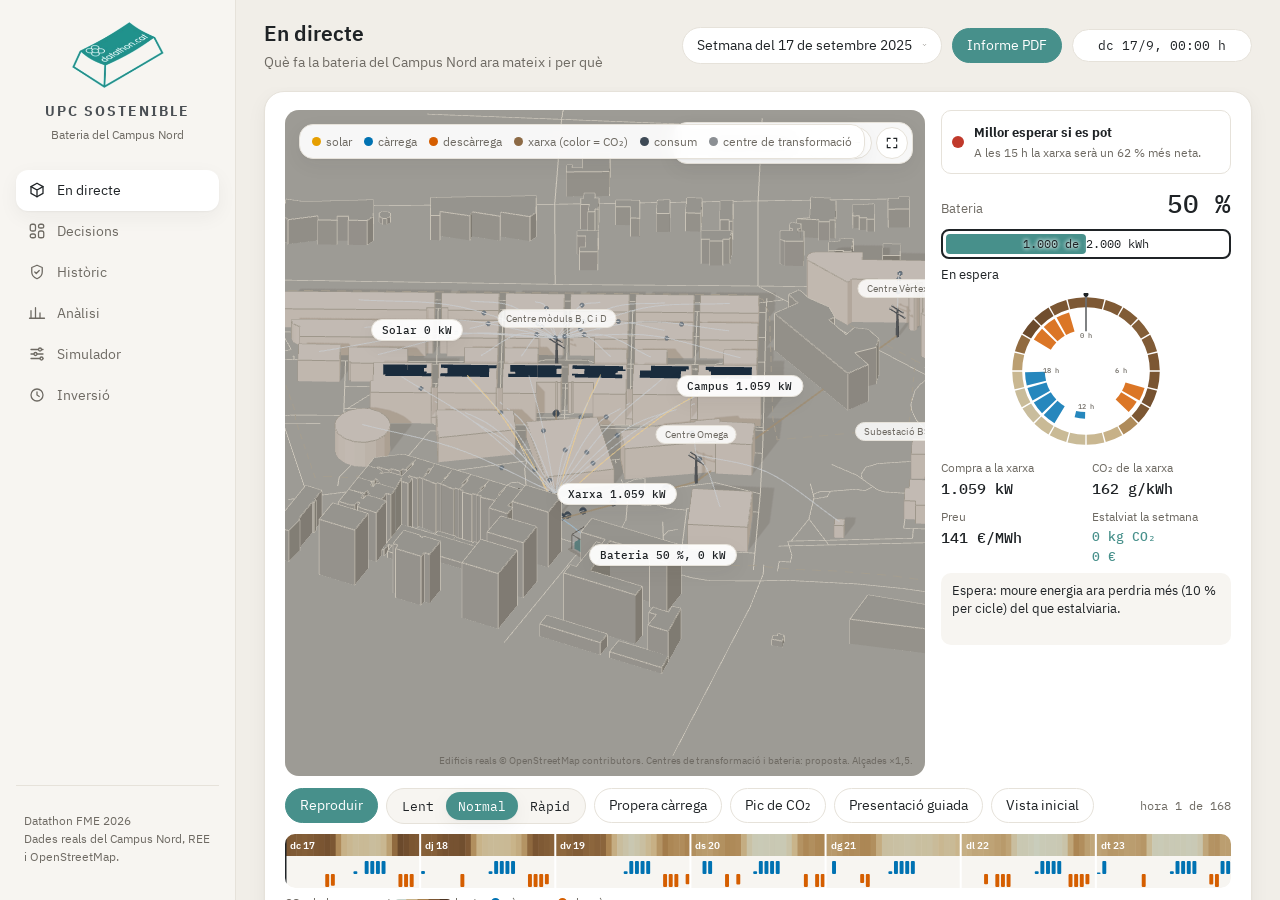
==== dashboard/index.html @ 25206cb6 "Dashboard: eina per a UPC Sostenible orientada a decidir (En directe, Decisions, Històric, Anàlisi, " ====
<!doctype html>
<html lang="ca">
<head>
<meta charset="utf-8">
<meta name="viewport" content="width=device-width, initial-scale=1">
<meta name="color-scheme" content="light only">
<title>UPC Sostenible | Bateria del Campus Nord</title>
<link rel="icon" type="image/png" href="static/logo-datathon.png">
<link rel="stylesheet" href="css/style.css">
<script type="importmap">
  { "imports": { "three": "./vendor/three.module.min.js",
                 "three/addons/controls/OrbitControls.js": "./vendor/OrbitControls.js" } }
</script>
<script src="vendor/d3.min.js"></script>
<script src="data/data.js"></script>
<script src="data/campus.js"></script>
</head>
<body>
<div class="app">

  <aside class="side">
    <div class="logo">
      <img src="static/logo-datathon.png" alt="datathon.cat">
      <div class="team">UPC SOSTENIBLE</div><div class="team-sub">Bateria del Campus Nord</div>
    </div>
    <nav class="nav">
      <button data-view="live" class="on"><svg width="18" height="18" viewBox="0 0 24 24" fill="none" stroke="currentColor" stroke-width="1.7" stroke-linecap="round" stroke-linejoin="round"><path d="M12 3l8 4.5v9L12 21l-8-4.5v-9z"/><path d="M12 12l8-4.5M12 12v9M12 12L4 7.5"/></svg><span>En directe</span></button>
      <button data-view="overview"><svg width="18" height="18" viewBox="0 0 24 24" fill="none" stroke="currentColor" stroke-width="1.7" stroke-linecap="round"><rect x="3" y="3" width="7" height="9" rx="2.5"/><rect x="14" y="3" width="7" height="5" rx="2.5"/><rect x="14" y="12" width="7" height="9" rx="2.5"/><rect x="3" y="16" width="7" height="5" rx="2.5"/></svg><span>Decisions</span></button>
      <button data-view="trust"><svg width="18" height="18" viewBox="0 0 24 24" fill="none" stroke="currentColor" stroke-width="1.7" stroke-linecap="round" stroke-linejoin="round"><path d="M12 3l7 3v6c0 4.5-3 7.5-7 9-4-1.5-7-4.5-7-9V6z"/><path d="M9 12l2 2 4-4"/></svg><span>Històric</span></button>
      <button data-view="strategy"><svg width="18" height="18" viewBox="0 0 24 24" fill="none" stroke="currentColor" stroke-width="1.7" stroke-linecap="round"><path d="M4 19V9M10 19V5M16 19v-7M22 19H2"/></svg><span>Anàlisi</span></button>
      <button data-view="planner"><svg width="18" height="18" viewBox="0 0 24 24" fill="none" stroke="currentColor" stroke-width="1.7" stroke-linecap="round"><path d="M4 6h10M18 6h2M4 12h4M12 12h8M4 18h12M20 18h0"/><circle cx="16" cy="6" r="2"/><circle cx="10" cy="12" r="2"/><circle cx="18" cy="18" r="2"/></svg><span>Simulador</span></button>
      <button data-view="sizing"><svg width="18" height="18" viewBox="0 0 24 24" fill="none" stroke="currentColor" stroke-width="1.7" stroke-linecap="round"><circle cx="12" cy="12" r="8"/><path d="M12 8v4l3 2"/></svg><span>Inversió</span></button>
    </nav>
    <div class="foot">
      <p>Datathon FME 2026<br>Dades reals del Campus Nord, REE i OpenStreetMap.</p>
    </div>
  </aside>

  <div class="main">
    <header class="topbar">
      <div><h1 id="title">Campus en directe</h1><p id="subtitle"></p></div>
      <div class="right">
        <div class="wkpick" id="wkpick">
          <select id="week" aria-hidden="true" tabindex="-1"></select>
          <button class="wk-btn" aria-haspopup="listbox" aria-expanded="false" aria-label="Setmana que es mostra"><span id="wk-label"></span>
            <svg width="12" height="12" viewBox="0 0 24 24" fill="none" stroke="currentColor" stroke-width="2.5" stroke-linecap="round"><path d="M6 9l6 6 6-6"/></svg></button>
          <ul class="wk-list" role="listbox" hidden></ul>
        </div>
        <button class="primary" data-act="report">Informe PDF</button>
        <span class="chip num" id="chip-time"></span>
      </div>
    </header>

    <div class="views">

      <!-- 1. visio general -->
      <section class="view" id="v-overview">
        <div class="grid" id="kpis"></div>
        <div class="card decisions-card" style="margin-top:16px">
          <div class="head"><div><h2>Decisions per a UPC Sostenible</h2>
            <div class="sub">Què convé fer amb la bateria i el campus, quin impacte té cada decisió i on en trobareu l'evidència</div></div></div>
          <div class="decisions" id="decisions"></div>
        </div>
      </section>

      <!-- 2. campus en directe -->
      <section class="view on" id="v-live">
        <div class="card live-card">
          <div class="live-row">
          <div class="stage" id="stage-big">
            <div class="overlay hud-live">
              <div class="hud-top"><span class="num hud-clock" data-clock>-</span>
                <button class="primary" data-act="play">Reproduir</button>
                <span class="seg"><button data-speed="0.4">Lent</button><button data-speed="1.2" class="on">Normal</button><button data-speed="4">Ràpid</button></span></div>
              <div class="hud-grid">
                <div><span>Bateria</span><b class="num" data-soc>-</b><em data-mode></em></div>
                <div><span>Compra a la xarxa</span><b class="num" data-grid>-</b></div>
                <div><span>CO₂ de la xarxa</span><b class="num" data-co2>-</b></div>
                <div><span>Preu</span><b class="num" data-price>-</b></div>
                <div><span>Estalviat la setmana</span><b class="num good" data-saved>-</b></div>
              </div>
              <div class="hud-why" data-why>-</div>
            </div>
            <div class="overlay maptools">
              <label class="switch"><input type="checkbox" data-compare> Sense bateria</label>
              <button data-act="zoom-in" aria-label="Apropar">+</button><button data-act="zoom-out" aria-label="Allunyar">−</button>
              <button data-act="full" aria-label="Pantalla completa"><svg width="14" height="14" viewBox="0 0 24 24" fill="none" stroke="currentColor" stroke-width="2" stroke-linecap="round"><path d="M4 9V4h5M20 9V4h-5M4 15v5h5M20 15v5h-5"/></svg></button>
            </div>
            <div class="overlay legend3d"><span><i style="background:var(--dt-solar)"></i>solar</span><span><i style="background:var(--dt-charge)"></i>càrrega</span>
              <span><i style="background:var(--dt-discharge)"></i>descàrrega</span><span><i style="background:#8C6A45"></i>xarxa (color = CO₂)</span><span><i style="background:#3E4A56"></i>consum</span><span><i style="background:#8B8F93"></i>centre de transformació</span></div>
            <div class="overlay caption" id="caption"></div>
          </div>
          <aside class="now" aria-live="polite">
            <div class="signal" id="signal" title="Consell per a la gent del campus: quan convé fer servir els consums que es poden moure"><i></i><div><b></b><p></p></div></div>
            <div class="batt" id="batt">
              <div class="batt-top"><span>Bateria</span><b class="num" data-soc>-</b></div>
              <div class="batt-body"><div class="batt-fill"></div><span class="num batt-kwh"></span></div>
              <div class="batt-state"></div>
            </div>
            <svg class="clock24" id="clock24" viewBox="0 0 220 220" role="img" aria-label="El dia en un rellotge: CO₂ de la xarxa a fora i què fa la bateria a dins"></svg>
            <div class="now-stats">
              <div><span>Compra a la xarxa</span><b class="num" data-grid>-</b></div>
              <div><span>CO₂ de la xarxa</span><b class="num" data-co2>-</b></div>
              <div><span>Preu</span><b class="num" data-price>-</b></div>
              <div><span>Estalviat la setmana</span><b class="num good" data-saved>-</b></div>
            </div>
            <div class="now-why" data-why>-</div>
          </aside>
          </div>
          <div class="player" data-player></div>
          <svg class="strip" id="strip"></svg>
          <div class="legend"><span>CO₂ de la xarxa: net<svg class="ramp" id="ramp"></svg>brut</span>
            <span><i style="background:var(--dt-charge)"></i>càrrega</span><span><i style="background:var(--dt-discharge)"></i>descàrrega</span>
            <span>Clic o arrossega la franja per moure't. Espai per reproduir, + i − o la roda per fer zoom on hi ha el ratolí, botó dret per desplaçar, 0 per a la vista inicial, P per a la presentació guiada</span></div>
        </div>
              <div class="grid" style="margin-top:16px">
          <div class="card s8">
            <div class="head"><div><h2>Pla de les properes 24 hores</h2>
              <div class="sub">Què farà la bateria a partir d'ara (barres), amb el CO₂ de la xarxa (franja de dalt), el preu (línia), com de segura és cada decisió i com es carrega (a baix)</div></div>
              <button data-act="csv">Descarregar CSV</button></div>
            <div class="plan-sum" id="plan-sum"></div>
            <div class="chart" id="c-plan"></div><p class="take" id="plan-take"></p>
          </div>
          <div class="card s4">
            <h2>Avisos de la setmana</h2><div class="sub">Clica un avís per anar a aquella hora</div>
            <div class="events" id="events"></div>
          </div>
        </div>
      </section>

      <!-- 3. estrategia -->
      <section class="view" id="v-strategy">
        <div class="grid">
          <div class="card s5"><h2>CO₂ evitat per estratègia</h2><div class="sub">Tones de CO₂ i euros estalviats per any amb cada manera de controlar la bateria</div><div class="chart" id="c-strategy"></div></div>
          <div class="card s7"><h2>Què fa a cada hora del dia</h2><div class="sub">Bateria, CO₂ i preu amb el mateix eix horari</div><div class="chart" id="c-profile"></div></div>
          <div class="card s12"><div class="head"><div><h2>Per què no n'hi ha prou amb un horari fix</h2>
            <div class="sub">CO₂ de la xarxa (g/kWh) a cada hora del dia en diagrames de caixa de Tukey, amb els 77 dies de validació. La caixa conté
            la meitat central dels dies, la línia és la mediana i els punts són dies atípics. Si les osques de dues hores no se solapen, les seves medianes són diferents de debò. Color: <span style="color:#0072B2">la bateria carrega</span>,
            <span style="color:#D55E00">descarrega</span> o gris si gairebé no fa res.</div></div></div>
            <div class="chart" id="c-box"></div><p class="take" id="box-take"></p></div>
          <div class="card s6"><h2>Quan compensa més la bateria</h2>
            <div class="sub">Cada punt és un dia: diferència entre l'hora més bruta i la més neta de la xarxa, i CO₂ evitat.
            La recta és la recta resistent de Tukey (medianes de tres grups), que no es deixa enganyar pels dies extrems.</div>
            <div class="chart" id="c-scatter"></div><p class="take" id="scatter-take"></p></div>
          <div class="card s6"><h2>Què depèn de l'hora i què del dia</h2>
            <div class="sub">Polit de medianes de Tukey sobre la taula dia × hora del CO₂ de la xarxa (77 dies): separa l'efecte
            de l'hora (a dalt) del nivell de cada dia (a baix), en g/kWh respecte del nivell típic.</div>
            <div class="chart" id="c-polish"></div><p class="take" id="polish-take"></p></div>
          <div class="card s12"><h2>Cada hora de cada dia de validació</h2><div class="sub">Blau és càrrega i vermelló descàrrega. El patró es repeteix tot l'any</div><div class="chart" id="c-heat"></div></div>
        </div>
      </section>

      <!-- planificador -->
      <section class="view" id="v-planner">
        <div class="grid">
          <div class="card s12 answer-card"><div class="q">QUÈ PASSARIA SI...?</div><p class="answer" id="a-planner"></p></div>
          <div class="card s4">
            <div class="head"><div><h2>Escenari</h2><div class="sub">Canvia les condicions de les properes 24 hores</div></div>
              <button id="pl-reset">Restablir</button></div>
            <div class="ctrl"><div class="l">Preu de l'electricitat: <b class="num" id="pl-price-v"></b></div><input type="range" id="pl-price" min="-50" max="50" step="5"></div>
            <div class="ctrl"><div class="l">CO₂ de la xarxa: <b class="num" id="pl-co2-v"></b></div><input type="range" id="pl-co2" min="-50" max="50" step="5"></div>
            <div class="ctrl"><div class="l">Reserva mínima per a emergències: <b class="num" id="pl-reserve-v"></b></div><input type="range" id="pl-reserve" min="0" max="60" step="5"></div>
            <div class="ctrl"><div class="l">Potència màxima de l'inversor: <b class="num" id="pl-power-v"></b></div><input type="range" id="pl-power" min="100" max="500" step="50"></div>
            <div class="ctrl"><div class="l">Prioritat: <b class="num" id="pl-weight-v"></b></div><input type="range" id="pl-weight" min="0" max="100" step="10"></div>
            <p class="note">El pla es recalcula al moment amb programació dinàmica (nivells de 10 kWh), des de l'hora triada al panell de dalt.</p>
          </div>
          <div class="card s8">
            <h2>Pla de l'escenari comparat amb el pla actual</h2>
            <div class="sub">Barres plenes: pla amb l'escenari. Contorn discontinu: pla actual de la bateria. A sota, la càrrega (verd: escenari, gris: actual).</div>
            <div class="plan-sum" id="pl-kpis"></div>
            <div class="chart" id="c-planner"></div>
          </div>
        </div>
      </section>

      <!-- 4. mida -->
      <section class="view" id="v-sizing">
        <div class="grid">
          <div class="card s12 answer-card"><div class="q">QUINA BATERIA US CONVÉ?</div><p class="answer" id="a-size"></p></div>
          <div class="card s4">
            <h2>Configuració</h2><div class="sub">Tria i mira com canvia tot</div>
            <div class="ctrl"><div class="l">Capacitat (kWh)</div><div class="seg" id="b-cap"></div></div>
            <div class="ctrl"><div class="l">Potència de l'inversor (kW)</div><div class="seg" id="b-pow"></div></div>
            <div class="ctrl"><div class="l">Cost instal·lat: <b class="num" id="cost-v"></b> €/kWh (hipòtesi)</div>
              <input type="range" id="cost" min="150" max="600" step="25" value="350"></div>
            <div class="rows" id="size-kpis"></div>
          </div>
          <div class="card s8"><h2>Més capacitat ajuda fins a unes 4 hores de potència</h2><div class="sub">CO₂ evitat per any segons la capacitat; cada línia és una potència</div><div class="chart" id="c-size"></div></div>
          <div class="card s12"><h2>Inversió i retorn</h2><div class="sub">Amb la potència triada, vida útil suposada de 15 anys</div><table class="t" id="t-size"></table></div>
        </div>
      </section>

      <!-- 5. fiabilitat -->
      <section class="view" id="v-trust">
        <div class="grid">
          <div class="card s12"><div class="head"><div><h2>Setmana a setmana</h2>
            <div class="sub">Les 11 setmanes de validació simulades seguides, com el simulador oficial (la bateria passa la càrrega d'una setmana a la següent). "De l'òptim": part del màxim que es podria estalviar coneixent el futur. Clica una setmana per obrir-la al 3D.</div></div>
            <button data-act="csv-weeks">Descarregar CSV</button></div>
            <table class="t perf" id="t-weeks"></table><p class="take" id="weeks-take"></p></div>
  <div class="card s12">
            <div class="head"><div><h2>Què guanya el campus amb la bateria</h2>
              <div class="sub">Quant més o menys compra el campus a la xarxa cada hora per tenir la bateria (setmana triada). Color: CO₂ de la xarxa aquella hora, clar net i fosc brut. A sota, el CO₂ evitat acumulat</div></div></div>
            <div class="chart" id="c-counter"></div><p class="take" id="counter-take"></p>
          </div>
          <div class="card s12">
            <h2>Calendari d'estalvi</h2><div class="sub">CO₂ evitat cada dia de les 11 setmanes de validació (més fosc, més estalvi). Clica un dia per veure'l al campus en 3D.</div>
            <div class="chart" id="c-calendar"></div>
          </div>
          <div class="card s6"><h2>Si les previsions fallen</h2><div class="sub">Part de l'estalvi (CO₂ i factura) que es conserva si les previsions de preu i CO₂ tenen error</div><div class="chart" id="c-robust"></div></div>
          <div class="card s6"><h2>Historial de rendiment</h2>
            <div class="sub">Cada cop que s'actualitza el control o les dades s'hi afegeix una línia, per seguir si el sistema millora o empitjora amb el temps.</div>
            <div class="tscroll"><table class="t" id="t-history"></table></div>
            <p class="note">Per afegir-ne una: <code>python scripts/build_dashboard_data.py</code></p></div>
          <div class="card s12"><h2>Supòsits i qualitat de les dades</h2>
            <ul class="list">
              <li><b>Previsions.</b> El preu i el CO₂ de les properes 24 h es coneixen, com al repte. El consum i la solar futurs no.</li>
              <li><b>Anualització.</b> Les xifres per any multipliquen les 11 setmanes de validació per 8.760 / 1.848 hores.</li>
              <li><b>Bateria.</b> 90 % de rendiment i sense degradació, com el simulador oficial.</li>
              <li><b>Ubicació.</b> Els edificis i les plaques solars són reals. La bateria, l'escomesa i els centres de transformació són una proposta, perquè la seva posició real no és pública.</li>
              <li id="meter-note"><b>Comptador.</b> De les 22 h a les 6 h el comptador del campus repeteix el mateix valor cada 5 minuts:
                el consum real de nit no queda registrat. Les xifres de nit fan servir aquest valor.</li>
              <li><b>Inversió.</b> El cost per kWh és una hipòtesi editable; no inclou manteniment ni subvencions.</li>
            </ul></div>
        </div>
      </section>
    </div>
  </div>
</div>
<div id="tip"></div>
<script src="js/charts.js"></script>
<script src="js/planner.js"></script>
<script src="js/report.js"></script>
<script type="module" src="js/main.js"></script>
</body>
</html>
---- dashboard/css/style.css ----
/* Sistema visual: tema clar i càlid, targetes rodones, un sol accent per al nostre agent */
@font-face { font-family: "Plex Sans"; src: url(../fonts/IBMPlexSans-Regular.woff2) format("woff2"); font-weight: 400; }
@font-face { font-family: "Plex Sans"; src: url(../fonts/IBMPlexSans-SemiBold.woff2) format("woff2"); font-weight: 600; }
@font-face { font-family: "Plex Sans"; src: url(../fonts/IBMPlexSans-Bold.woff2) format("woff2"); font-weight: 700; }
@font-face { font-family: "Plex Mono"; src: url(../fonts/IBMPlexMono-Regular.woff2) format("woff2"); font-weight: 400; }
@font-face { font-family: "Plex Mono"; src: url(../fonts/IBMPlexMono-Medium.woff2) format("woff2"); font-weight: 500; }

:root {
  color-scheme: light;   /* que el navegador no apliqui el seu mode fosc automàtic */
  --dt-bg: #F1EEE8;
  --dt-card: #FFFFFF;
  --dt-soft: #F7F5F1;
  --dt-line: #E6E2DA;
  --dt-text: #1F2326;
  --dt-muted: #6E6A63;
  --dt-dim: #8F8A81;
  --dt-accent: #47908B;
  --dt-accent-soft: #E6F2F0;
  --dt-solar: #E69F00;
  --dt-charge: #0072B2;
  --dt-discharge: #D55E00;
  --dt-price: #7A5195;
  --dt-r-lg: 20px;
  --dt-r-md: 14px;
  --dt-r-sm: 10px;
  --dt-shadow: 0 1px 2px rgba(31,35,38,.04), 0 6px 20px rgba(31,35,38,.05);
  --dt-sans: "Plex Sans", system-ui, sans-serif;
  --dt-mono: "Plex Mono", ui-monospace, monospace;
  --dt-ease: cubic-bezier(.23, 1, .32, 1);
}

* { box-sizing: border-box; }
html, body { height: 100%; }
body { margin: 0; background: var(--dt-bg); color: var(--dt-text); font: 14px/1.5 var(--dt-sans); -webkit-font-smoothing: antialiased; }
.num { font-family: var(--dt-mono); font-variant-numeric: tabular-nums; }
button { -webkit-appearance: none; appearance: none; font: inherit; color: var(--dt-text); background: var(--dt-card); border: 1px solid var(--dt-line); border-radius: 999px;
         padding: 6px 14px; cursor: pointer; transition: border-color .15s, background .15s, transform .15s var(--dt-ease); }
button:hover { border-color: var(--dt-dim); }
button:active { transform: scale(.97); }
button.on { background: var(--dt-accent); color: #fff; border-color: var(--dt-accent); }
button.primary { background: var(--dt-accent); color: #fff; border-color: var(--dt-accent); }
select { -webkit-appearance: none; appearance: none; font: inherit; color: var(--dt-text); background: var(--dt-card)
         url("data:image/svg+xml,%3Csvg xmlns='http://www.w3.org/2000/svg' width='12' height='12' viewBox='0 0 24 24' fill='none' stroke='%236E6A63' stroke-width='2.5' stroke-linecap='round'%3E%3Cpath d='M6 9l6 6 6-6'/%3E%3C/svg%3E") no-repeat right 12px center;
         border: 1px solid var(--dt-line); border-radius: 999px; padding: 7px 34px 7px 14px; cursor: pointer; }
button, select, input { -webkit-tap-highlight-color: transparent; }

/* ---------- estructura de l'app ---------- */
.app { display: grid; grid-template-columns: 236px 1fr; height: 100vh; }
.side { display: flex; flex-direction: column; gap: 6px; padding: 22px 16px; border-right: 1px solid var(--dt-line); background: var(--dt-soft); }
.logo { display: flex; flex-direction: column; align-items: center; gap: 4px; padding: 0 8px 20px; }
.logo img { width: 92px; height: auto; }
.logo .team { font: 700 14px var(--dt-sans); letter-spacing: .14em; color: #4A4F54; margin-top: 10px; }
.nav button { display: flex; align-items: center; gap: 11px; width: 100%; border: 0; background: transparent; border-radius: 12px;
              padding: 10px 12px; color: var(--dt-muted); text-align: left; }
.nav button svg { flex: none; }
.nav button:hover { background: #ECE8E1; color: var(--dt-text); }
.nav button.on { background: var(--dt-card); color: var(--dt-text); box-shadow: var(--dt-shadow); }
.side .foot { margin-top: auto; padding: 14px 8px 0; font-size: 12px; color: var(--dt-muted); border-top: 1px solid var(--dt-line); }
.side .foot b { color: var(--dt-text); font-weight: 600; }

.main { display: flex; flex-direction: column; min-width: 0; overflow: hidden; }
.topbar { display: flex; align-items: center; gap: 14px; padding: 18px 28px 14px; }
.topbar h1 { font-size: 21px; font-weight: 600; margin: 0; }
.topbar p { margin: 2px 0 0; color: var(--dt-muted); }
.topbar .right { margin-left: auto; display: flex; gap: 10px; align-items: center; }
.chip { display: inline-flex; align-items: center; gap: 8px; padding: 6px 12px; border-radius: 999px; background: var(--dt-card);
        border: 1px solid var(--dt-line); font-size: 13px; }
.chip i { width: 8px; height: 8px; border-radius: 50%; background: var(--dt-accent); }

.views { position: relative; flex: 1; min-height: 0; }
.view { position: absolute; inset: 0; padding: 4px 28px 24px; overflow: auto; opacity: 0; transform: translateY(8px);
        pointer-events: none; transition: opacity .35s var(--dt-ease), transform .35s var(--dt-ease); }
.view.on { opacity: 1; transform: none; pointer-events: auto; }

.grid { display: grid; grid-template-columns: repeat(12, 1fr); gap: 16px; }
.card { background: var(--dt-card); border: 1px solid var(--dt-line); border-radius: var(--dt-r-lg); padding: 18px 20px; box-shadow: var(--dt-shadow);
        min-width: 0; position: relative; }
.card h2 { font-size: 15px; font-weight: 600; margin: 0; }
.card .sub { color: var(--dt-muted); font-size: 12.5px; margin: 2px 0 12px; }
.card .note { color: var(--dt-muted); font-size: 11.5px; margin-top: 10px; }
.s3 { grid-column: span 3; } .s4 { grid-column: span 4; } .s5 { grid-column: span 5; } .s6 { grid-column: span 6; }
.s7 { grid-column: span 7; } .s8 { grid-column: span 8; } .s12 { grid-column: span 12; }

/* ---------- KPI ---------- */
.kpi .label { color: var(--dt-muted); font-size: 12.5px; }
.kpi .value { font: 500 30px/1.15 var(--dt-mono); margin-top: 6px; }
.kpi.hero .value { color: var(--dt-accent); }
.kpi .delta { display: inline-block; margin-top: 8px; font-size: 12px; padding: 3px 9px; border-radius: 999px; background: var(--dt-accent-soft); color: var(--dt-accent); }
.kpi .delta.neutral { background: var(--dt-soft); color: var(--dt-muted); }
.kpi svg { position: absolute; right: 16px; bottom: 16px; }

/* ---------- 3D ---------- */
.stage { position: relative; border-radius: var(--dt-r-md); overflow: hidden; background: #EAE6DE; }
.stage canvas { display: block; }
.stage .tag { transition: opacity .2s; position: absolute; z-index: 3; pointer-events: none; white-space: nowrap; transform: translate(-50%, -100%);
              font: 500 11px var(--dt-mono); background: rgba(255,255,255,.94); border: 1px solid var(--dt-line); border-radius: 999px;
              padding: 3px 10px; box-shadow: var(--dt-shadow); }
.stage .tag.small { font: 500 10px var(--dt-sans); padding: 2px 8px; background: rgba(255,255,255,.85); color: var(--dt-muted); box-shadow: none; }
.stage .credit { position: absolute; right: 12px; bottom: 8px; z-index: 3; font-size: 10px; color: var(--dt-muted); }
.overlay { position: absolute; z-index: 4; background: rgba(255,255,255,.92); border: 1px solid var(--dt-line); border-radius: var(--dt-r-md);
           box-shadow: var(--dt-shadow); backdrop-filter: blur(8px); }
.caption { left: 50%; top: 16px; transform: translateX(-50%); max-width: 560px; padding: 12px 18px; font-size: 17px; line-height: 1.35;
           opacity: 0; transition: opacity .35s; pointer-events: none; }
.legend3d { left: 14px; top: 14px; padding: 8px 12px; font-size: 11.5px; color: var(--dt-muted); display: flex; gap: 12px; }
.legend3d i, .legend i { display: inline-block; width: 9px; height: 9px; border-radius: 50%; margin-right: 5px; vertical-align: 0; }

.player { display: flex; gap: 8px; align-items: center; flex-wrap: wrap; margin-top: 12px; }
.player .pos { margin-left: auto; color: var(--dt-muted); font-size: 12px; }
.strip { display: block; flex-shrink: 0; width: 100%; height: 54px; margin-top: 10px; cursor: pointer; border-radius: var(--dt-r-sm); }
.legend { font-size: 11.5px; color: var(--dt-muted); display: flex; gap: 14px; flex-wrap: wrap; margin-top: 6px; }
.ramp { display: inline-block; width: 56px; height: 8px; border-radius: 4px; vertical-align: 0; margin: 0 4px; }

/* ---------- estat de la bateria ---------- */
.battery-now { display: flex; gap: 16px; align-items: center; }
.battery-now .big { font: 500 30px/1 var(--dt-mono); }
.battery-now .mode { margin-top: 6px; font-size: 13px; display: inline-flex; gap: 6px; align-items: center;
                     padding: 4px 10px; border-radius: 999px; background: var(--dt-soft); }
.rows { display: grid; grid-template-columns: 1fr auto; gap: 8px 10px; font-size: 13px; margin-top: 14px; }
.rows .k { color: var(--dt-muted); display: flex; align-items: center; gap: 8px; }
.rows .k i { width: 9px; height: 9px; border-radius: 50%; display: inline-block; }
.rows .v { font-family: var(--dt-mono); text-align: right; }
.why { margin-top: 14px; padding: 12px 14px; border-radius: var(--dt-r-md); background: var(--dt-soft); font-size: 13.5px; line-height: 1.45; }

/* ---------- respostes i taules ---------- */
.answer { font-size: 17px; line-height: 1.45; margin: 0; }
.answer b { color: var(--dt-accent); font-weight: 600; }
.answer-card { background: var(--dt-accent-soft); border-color: #CBE4E0; }
.answer-card .q { font-size: 12px; color: var(--dt-accent); font-weight: 600; letter-spacing: .02em; margin-bottom: 6px; }
.seg { display: inline-flex; background: var(--dt-soft); border: 1px solid var(--dt-line); border-radius: 999px; padding: 3px; }
.seg button { border: 0; background: transparent; padding: 5px 12px; font-family: var(--dt-mono); font-size: 12.5px; }
.seg button.on { background: var(--dt-accent); color: #fff; box-shadow: var(--dt-shadow); }
.ctrl { margin-bottom: 14px; }
.ctrl .l { font-size: 12px; color: var(--dt-muted); margin-bottom: 6px; }
input[type=range] { width: 100%; accent-color: var(--dt-accent); }
table.t { width: 100%; border-collapse: collapse; font-size: 12.5px; }
table.t th { text-align: right; font-weight: 400; color: var(--dt-muted); padding: 8px; border-bottom: 1px solid var(--dt-line); }
table.t td { text-align: right; padding: 8px; border-bottom: 1px solid #F0EDE7; font-family: var(--dt-mono); }
table.t th:first-child, table.t td:first-child { text-align: left; }
table.t tr.sel td { color: var(--dt-accent); font-weight: 500; background: var(--dt-accent-soft); }
table.t tr.sel td:first-child { border-radius: 10px 0 0 10px; } table.t tr.sel td:last-child { border-radius: 0 10px 10px 0; }
ul.list { margin: 0; padding-left: 18px; color: var(--dt-muted); }
ul.list li { margin: 7px 0; } ul.list b { color: var(--dt-text); font-weight: 600; }

/* ---------- gràfics ---------- */
.chart text { fill: var(--dt-muted); font: 11px var(--dt-sans); }
.chart .axis path, .chart .axis line { stroke: var(--dt-line); }
.chart .grid line { stroke: #F0EDE7; }
.chart .lab { fill: var(--dt-text); font-family: var(--dt-mono); }
#tip { position: fixed; z-index: 50; display: none; pointer-events: none; background: var(--dt-text); color: #fff; font-size: 12px;
       padding: 8px 11px; border-radius: 12px; max-width: 280px; box-shadow: var(--dt-shadow); }

button:focus-visible, select:focus-visible, input:focus-visible { outline: 2px solid var(--dt-accent); outline-offset: 2px; }

@media (max-width: 1100px) {
  .app { grid-template-columns: 76px 1fr; }
  .side .logo div, .nav button span, .side .foot { display: none; }
  .s3 { grid-column: span 6; } .s4, .s5, .s6, .s7, .s8 { grid-column: span 12; }
  .kpi svg { display: none; }
  .topbar { flex-wrap: wrap; }
  .topbar .right { margin-left: 0; flex-wrap: wrap; }
}
@media (max-width: 700px) {
  /* al mòbil la navegació va a dalt i tot en una columna */
  .app { grid-template-columns: 1fr; grid-template-rows: auto 1fr; }
  .side { flex-direction: row; align-items: center; padding: 8px 12px; border-right: 0; border-bottom: 1px solid var(--dt-line); }
  .logo { padding: 0 6px 0 0; }
  .nav { display: flex; gap: 2px; }
  .nav button { padding: 9px; }
  .topbar { padding: 14px 14px 10px; }
  .topbar h1 { font-size: 19px; }
  #chip-time { display: none; }
  .view { padding: 4px 14px 20px; }
  .s3 { grid-column: span 12; }
  .kpi .value { font-size: 26px; }
}
@media (prefers-reduced-motion: reduce) { * { transition: none !important; } }

/* ---------- capçalera de targeta amb botó ---------- */
.card .head { display: flex; justify-content: space-between; align-items: flex-start; gap: 12px; }

/* ---------- eines del mapa ---------- */
.maptools { right: 12px; top: 12px; padding: 4px; display: flex; gap: 4px; align-items: center; }
.maptools button { width: 32px; height: 32px; padding: 0; display: grid; place-items: center; font-size: 17px; line-height: 1; }
.switch { display: inline-flex; align-items: center; gap: 6px; font-size: 12.5px; padding: 0 8px; cursor: pointer; }
.switch input { accent-color: var(--dt-accent); }
.stage.expanded:fullscreen, .stage.expanded:-webkit-full-screen { inset: 0; border-radius: 0; }
.stage.expanded { position: fixed; inset: 16px; z-index: 100; height: auto !important; box-shadow: 0 30px 80px rgba(31,35,38,.25); }
body.has-expanded::after { content: ""; position: fixed; inset: 0; z-index: 99; background: rgba(31,35,38,.35); }

/* ---------- pla de 24 h ---------- */
.plan-sum { display: flex; gap: 22px; flex-wrap: wrap; margin-bottom: 6px; }
.plan-sum div { font-size: 12.5px; color: var(--dt-muted); }
.plan-sum b { display: block; font: 500 20px var(--dt-mono); color: var(--dt-text); }
.plan-sum b.good { color: var(--dt-accent); }

/* ---------- avisos ---------- */
.events { display: flex; flex-direction: column; gap: 8px; max-height: 300px; overflow: auto; }
.event { display: grid; grid-template-columns: 10px 1fr; gap: 10px; text-align: left; border-radius: var(--dt-r-md); padding: 10px 12px;
         background: var(--dt-soft); border: 1px solid transparent; }
.event:hover { border-color: var(--dt-line); background: var(--dt-card); }
.event i { width: 10px; height: 10px; border-radius: 50%; margin-top: 5px; }
.event b { font-weight: 600; font-size: 13px; }
.event span { display: block; color: var(--dt-muted); font-size: 12px; }

/* ---------- calendari ---------- */
#c-calendar rect.day { cursor: pointer; }
#c-calendar rect.day:hover { stroke: var(--dt-text); stroke-width: 1.5; }

/* ---------- presentació guiada ---------- */
.demo { display: none; position: fixed; inset: 0; z-index: 200; pointer-events: none; }
.demo.on { display: block; }
body.demo-on .view.on .grid > .card { animation: none; }
.demo-spot { position: fixed; border-radius: 24px; box-shadow: 0 0 0 9999px rgba(31,35,38,.5); outline: 3px solid #fff;
             opacity: 0; transition: left .5s var(--dt-ease), top .5s var(--dt-ease), width .5s var(--dt-ease), height .5s var(--dt-ease), opacity .3s; }
.demo-card { position: fixed; pointer-events: auto; background: var(--dt-card); border-radius: var(--dt-r-lg); padding: 20px 22px 18px;
             box-shadow: 0 24px 70px rgba(31,35,38,.3); opacity: 0; transform: translateY(6px);
             transition: top .5s var(--dt-ease), left .5s var(--dt-ease), opacity .3s, transform .3s var(--dt-ease); }
.demo.ready .demo-spot, .demo.ready .demo-card { opacity: 1; transform: none; }
.demo-bar { height: 4px; border-radius: 4px; background: var(--dt-soft); margin-bottom: 14px; overflow: hidden; }
.demo-bar span { display: block; height: 100%; background: var(--dt-accent); border-radius: 4px; transition: width .5s var(--dt-ease); }
.demo-n { font: 500 11.5px var(--dt-mono); color: var(--dt-accent); }
.demo-card h3 { margin: 4px 0 6px; font-size: 18px; }
.demo-card p { margin: 0 0 16px; color: var(--dt-muted); line-height: 1.55; }
.demo-btns { display: flex; gap: 8px; align-items: center; }
.demo-btns span { flex: 1; }
.demo-btns.center { justify-content: center; margin-top: 28px; }
.demo-cover { display: none; position: fixed; inset: 0; pointer-events: auto; background: rgba(241,238,232,.86);
              backdrop-filter: blur(14px); place-items: center; }
.demo.cover .demo-cover { display: grid; }
.demo.cover .demo-spot, .demo.cover .demo-card { display: none; }
.demo-cover-in { text-align: center; max-width: 720px; padding: 24px; animation: rise .6s var(--dt-ease) both; }
.demo-cover-in img { width: 150px; }
.demo-team { font-weight: 600; letter-spacing: .2em; color: var(--dt-accent); margin: 6px 0 22px; }
.demo-cover h2 { font-size: 34px; line-height: 1.15; font-weight: 600; margin: 0 0 10px; }
.demo-sub { color: var(--dt-muted); font-size: 16px; margin: 0 0 28px; }
.demo-figs { display: flex; justify-content: center; gap: 14px; }
.demo-figs div { background: var(--dt-card); border: 1px solid var(--dt-line); border-radius: var(--dt-r-lg); padding: 16px 22px; min-width: 170px;
                 color: var(--dt-muted); font-size: 13px; box-shadow: var(--dt-shadow); }
.demo-figs b { display: block; font: 500 30px var(--dt-mono); color: var(--dt-accent); margin-bottom: 4px; }

/* ---------- moviment: entrada escalonada de les targetes i detalls ---------- */
@keyframes rise { from { opacity: 0; transform: translateY(10px); } to { opacity: 1; transform: none; } }
.view.on .grid > .card { animation: rise .5s var(--dt-ease) both; }
.view.on .grid > .card:nth-child(2) { animation-delay: .04s; }
.view.on .grid > .card:nth-child(3) { animation-delay: .08s; }
.view.on .grid > .card:nth-child(4) { animation-delay: .12s; }
.view.on .grid > .card:nth-child(5) { animation-delay: .16s; }
.view.on .grid:nth-of-type(2) > .card { animation-delay: .1s; }
.view.on .grid:nth-of-type(3) > .card { animation-delay: .16s; }
.card { transition: box-shadow .25s var(--dt-ease), border-color .25s var(--dt-ease); }
.card:hover { border-color: #DDD8CF; box-shadow: 0 1px 2px rgba(31,35,38,.05), 0 10px 28px rgba(31,35,38,.08); }
.kpi .value { letter-spacing: -.01em; }
#chip-time.live::before { content: ""; width: 8px; height: 8px; border-radius: 50%; background: var(--dt-discharge); margin-right: 8px;
                          display: inline-block; animation: pulse 1.2s ease-in-out infinite; }
@keyframes pulse { 50% { opacity: .25; transform: scale(.8); } }
@media (prefers-reduced-motion: reduce) { .view.on .grid > .card, #chip-time.live::before { animation: none; } }

.topbar .right > * { white-space: nowrap; }
.topbar > div:first-child { min-width: 0; }

/* ---------- panell del mapa ampliat: el més important sempre a la vista ---------- */
/* el panell de dades en directe es veu sempre al 3D gran; els controls ja són a sota del mapa */
.stage .hud-live { display: none; }

.stage.expanded .hud-live { display: block; left: 16px; bottom: 16px; width: min(560px, calc(100% - 32px)); padding: 14px 16px; }
.hud-top { display: flex; align-items: center; gap: 10px; margin-bottom: 12px; }
.hud-clock { font-size: 17px; font-weight: 500; margin-right: auto; }
.hud-grid { display: grid; grid-template-columns: repeat(5, 1fr); gap: 10px; }
.hud-grid div { display: flex; flex-direction: column; gap: 2px; }
.hud-grid span { font-size: 11px; color: var(--dt-muted); }
.hud-grid b { font-size: 14px; font-weight: 500; }
.hud-grid b.good { color: var(--dt-accent); }
.hud-grid em { font-style: normal; font-size: 11px; color: var(--dt-muted); }
.hud-why { margin-top: 10px; font-size: 13px; color: var(--dt-text); background: var(--dt-soft); border-radius: var(--dt-r-sm); padding: 8px 10px; }
@media (max-width: 900px) { .hud-grid { grid-template-columns: repeat(2, 1fr); } }

/* ---------- conclusions i decisions ---------- */
.decisions { display: flex; flex-direction: column; }
.decision { display: grid; grid-template-columns: 34px 1fr 190px auto; gap: 14px; align-items: center; padding: 12px 0; border-top: 1px solid var(--dt-line); }
.decision:first-child { border-top: 0; }
.decision .n { font: 500 13px var(--dt-mono); color: var(--dt-accent); }
.decision b { font-size: 14.5px; }
.decision p { margin: 2px 0 0; color: var(--dt-muted); font-size: 13px; }
@media (max-width: 700px) { .decision { grid-template-columns: 28px 1fr; } .decision button { grid-column: 2; justify-self: start; } }

/* ---------- conclusió sota un gràfic ---------- */
.take { margin: 10px 0 0; padding: 10px 12px; border-left: 3px solid var(--dt-accent); background: var(--dt-soft, #F0EDE7); border-radius: 0 10px 10px 0; font-size: 13.5px; }

/* dins la targeta del 3D només s'encongeix el mapa */
#v-live .player, #v-live .legend { flex-shrink: 0; }
/* ---------- vista principal: 3D + panell "Ara mateix" ---------- */
.live-card { display: flex; flex-direction: column; }
.live-row { height: clamp(560px, 74vh, 740px); display: flex; gap: 16px; }
.live-row .stage { flex: 1; min-width: 0; height: 100%; }
.now { width: 290px; flex-shrink: 0; display: flex; flex-direction: column; gap: 10px; overflow-y: auto; }
.now-head { display: flex; justify-content: space-between; align-items: baseline; font-size: 13px; color: var(--dt-muted); }
.now-head b { font-weight: 500; color: var(--dt-text, #1F2326); font-size: 12.5px; }
.clock24 { width: 156px; height: 156px; flex-shrink: 0; align-self: center; }
.clock24 .tick { font: 500 9.5px var(--dt-mono); fill: var(--dt-muted); }
.clock24 .past { fill: #FFFFFF; opacity: 0.45; }
.clock24 .hand line { stroke: #1F2326; stroke-width: 1.6; }
.clock24 .hand circle { fill: #1F2326; }
.clock24 .soc { font: 500 20px var(--dt-mono); fill: #1F2326; }
.clock24 .mode { font-size: 11px; fill: var(--dt-muted); }
.now-stats { display: grid; grid-template-columns: 1fr 1fr; gap: 10px 12px; }
.now-stats div { display: flex; flex-direction: column; gap: 2px; min-width: 0; }
.now-stats span { font-size: 11.5px; color: var(--dt-muted); }
.now-stats b { font-size: 15px; font-weight: 500; white-space: nowrap; }
.now-stats b.good { color: var(--dt-accent); font-size: 13px; white-space: normal; }
.now-why { font-size: 12.5px; line-height: 1.4; background: var(--dt-soft); border-radius: var(--dt-r-sm); padding: 9px 11px; }
.signal { display: flex; gap: 10px; align-items: flex-start; border: 1px solid var(--dt-line); border-radius: var(--dt-r-sm); padding: 8px 10px; transition: border-color .4s; }
.signal i { width: 12px; height: 12px; border-radius: 50%; margin-top: 3px; flex-shrink: 0; background: #C9A227; transition: background .4s; }
.signal.go i { background: #2E8B57; } .signal.stop i { background: #C0392B; }
.signal b { font-size: 13px; } .signal p { margin: 2px 0 0; font-size: 12px; color: var(--dt-muted); line-height: 1.4; }
#stage-big:not(.expanded) .hud-live { display: none; }
#stage-big.expanded .hud-live { display: block; }
@media (max-width: 1100px) {
  .live-row { flex-direction: column; height: auto; }
  .live-row .stage { height: 60vh; }
  .now { width: auto; overflow: visible; }
}

/* bateria gran del panell "Ara mateix" */
.batt { display: flex; flex-direction: column; gap: 6px; }
.batt-top { display: flex; justify-content: space-between; align-items: baseline; }
.batt-top span { font-size: 13px; color: var(--dt-muted); }
.batt-top b { font-size: 26px; font-weight: 500; }
.batt-body { position: relative; height: 30px; border: 2px solid #1F2326; border-radius: 8px; padding: 3px; }
.batt-body::after { content: ""; position: absolute; right: -7px; top: 8px; width: 4px; height: 10px; border-radius: 0 3px 3px 0; background: #1F2326; }
.batt-fill { height: 100%; border-radius: 4px; background: var(--dt-accent); transition: background .4s; }
.batt-fill.charging { background: linear-gradient(90deg, var(--dt-accent), #0072B2); }
.batt-fill.discharging { background: linear-gradient(90deg, var(--dt-accent), #D55E00); }
.batt-kwh { position: absolute; inset: 0; display: grid; place-items: center; font-size: 12px; color: #1F2326; mix-blend-mode: normal; text-shadow: 0 0 4px #fff, 0 0 4px #fff; }
.batt-state { font-size: 12.5px; color: var(--dt-text, #1F2326); }

/* mides fixes: quan canvia el text en directe, res no s'ha d'eixamplar ni moure */
.now { overflow: hidden; }
.signal { height: 64px; box-sizing: border-box; overflow: hidden; }
.signal p { display: -webkit-box; -webkit-line-clamp: 2; -webkit-box-orient: vertical; overflow: hidden; }
.batt-state { height: 18px; white-space: nowrap; overflow: hidden; text-overflow: ellipsis; }
.now-why { height: 72px; box-sizing: border-box; overflow: hidden; display: -webkit-box; -webkit-line-clamp: 3; -webkit-box-orient: vertical; }
.now-stats b { height: 20px; overflow: hidden; }
.now-stats b.good { height: 36px; }
.num, .now, .plan-sum, .hud-live { font-variant-numeric: tabular-nums; }
#chip-time { width: 180px; box-sizing: border-box; justify-content: center; text-align: center; }
#plan-take { min-height: 4.6em; }
.plan-sum > div { min-width: 110px; }

/* ---------- vista Rendiment ---------- */
table.perf td:nth-child(2) { text-align: left; }
table.perf th:nth-child(2) { text-align: left; }
table.perf tbody tr { cursor: pointer; transition: background .2s; }
table.perf tbody tr:hover td { background: var(--dt-soft); }
table.t tfoot td { font-weight: 500; border-top: 1px solid var(--dt-line); border-bottom: 0; }
table.t td.muted { color: var(--dt-muted); }
.cellbar { display: inline-block; vertical-align: middle; width: 90px; height: 6px; margin-left: 10px; background: #F0EDE7; border-radius: 3px; overflow: hidden; }
.cellbar i { display: block; height: 100%; border-radius: 3px; }
.tscroll { max-height: 220px; overflow-y: auto; }
table.t tr.now-row td { color: var(--dt-accent); }
.note code { font-family: var(--dt-mono); font-size: 11.5px; background: var(--dt-soft); padding: 1px 5px; border-radius: 4px; }

/* el semàfor, centrat a la seva caixa */
.signal { align-items: center; }
.signal i { margin-top: 0; }
.logo .team-sub { font-size: 11.5px; color: var(--dt-muted); margin-top: 2px; text-align: center; }

/* ---------- selector de setmanes ---------- */
.wkpick { position: relative; }
.wkpick select { display: none; }
.wk-btn { display: inline-flex; align-items: center; gap: 10px; width: 260px; justify-content: space-between; padding: 7px 14px; }
.wk-btn svg { color: var(--dt-muted); transition: transform .2s; }
.wk-btn[aria-expanded="true"] svg { transform: rotate(180deg); }
.wk-list { position: absolute; z-index: 50; top: calc(100% + 6px); left: 0; width: 320px; margin: 0; padding: 6px; list-style: none;
           background: var(--dt-card, #fff); border: 1px solid var(--dt-line); border-radius: 14px; box-shadow: 0 12px 32px rgba(0,0,0,.12); }
.wk-list li { display: flex; justify-content: space-between; align-items: center; gap: 12px; padding: 8px 10px; border-radius: 9px; cursor: pointer; font-size: 13px; outline: none; }
.wk-list li b { font-weight: 500; font-size: 12px; color: var(--dt-muted); }
.wk-list li:hover, .wk-list li:focus { background: var(--dt-soft); }
.wk-list li[aria-selected="true"] { background: var(--dt-accent-soft, #E4F1EF); color: var(--dt-accent); }
.wk-list li[aria-selected="true"] b { color: var(--dt-accent); }

.decision .impact { font-size: 12.5px; color: var(--dt-accent); text-align: right; line-height: 1.35; }
@media (max-width: 900px) { .decision { grid-template-columns: 28px 1fr; } .decision .impact { grid-column: 2; text-align: left; } }
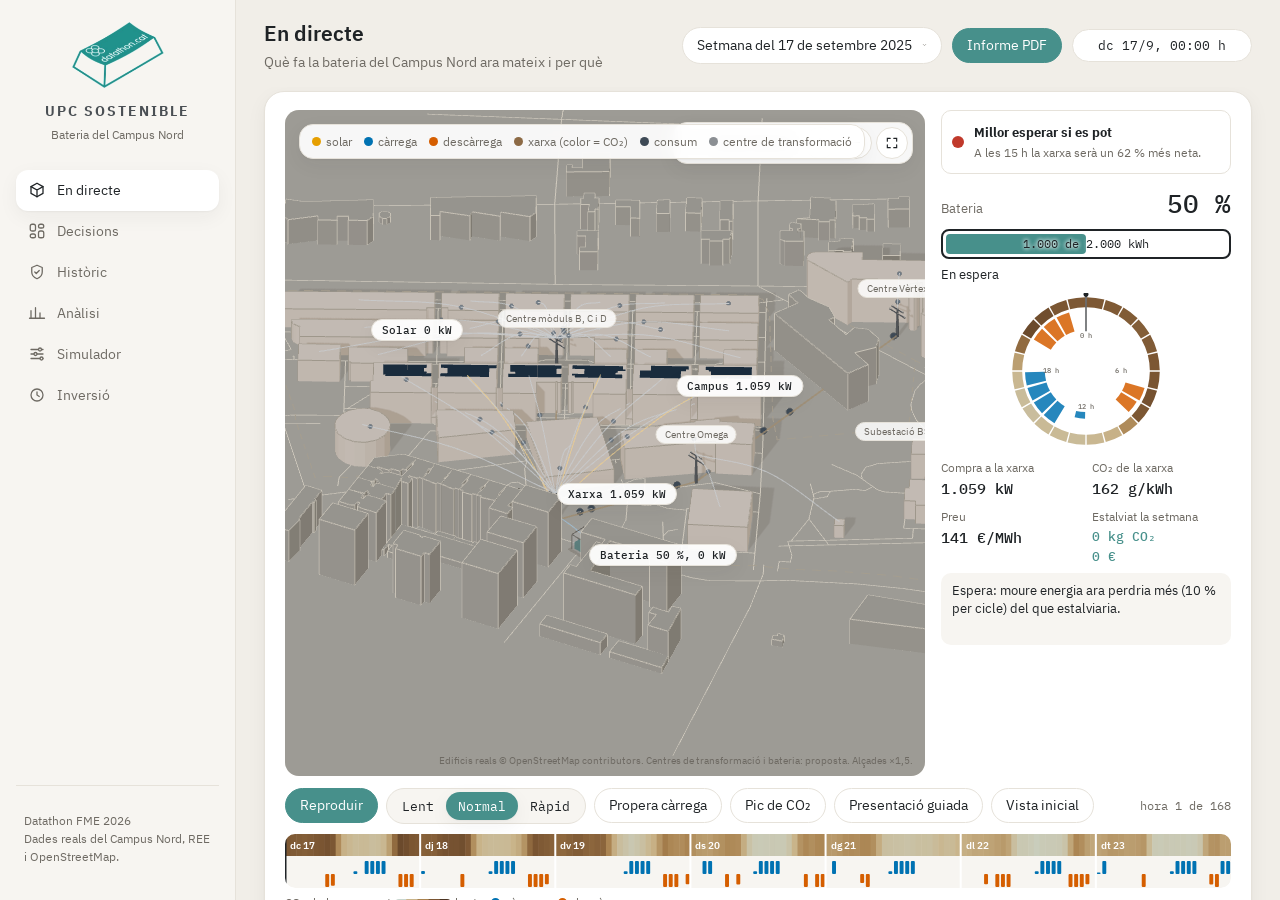
==== commit 5fa9f392: "Fora les franges de resposta de dalt: cada frase va a sota del gràfic que explica" ====
--- a/dashboard/index.html
+++ b/dashboard/index.html
@@ -153,7 +153,6 @@
       <!-- planificador -->
       <section class="view" id="v-planner">
         <div class="grid">
-          <div class="card s12 answer-card"><div class="q">QUÈ PASSARIA SI...?</div><p class="answer" id="a-planner"></p></div>
           <div class="card s4">
             <div class="head"><div><h2>Escenari</h2><div class="sub">Canvia les condicions de les properes 24 hores</div></div>
               <button id="pl-reset">Restablir</button></div>
@@ -168,7 +167,7 @@
             <h2>Pla de l'escenari comparat amb el pla actual</h2>
             <div class="sub">Barres plenes: pla amb l'escenari. Contorn discontinu: pla actual de la bateria. A sota, la càrrega (verd: escenari, gris: actual).</div>
             <div class="plan-sum" id="pl-kpis"></div>
-            <div class="chart" id="c-planner"></div>
+            <div class="chart" id="c-planner"></div><p class="take" id="a-planner"></p>
           </div>
         </div>
       </section>
@@ -176,7 +175,6 @@
       <!-- 4. mida -->
       <section class="view" id="v-sizing">
         <div class="grid">
-          <div class="card s12 answer-card"><div class="q">QUINA BATERIA US CONVÉ?</div><p class="answer" id="a-size"></p></div>
           <div class="card s4">
             <h2>Configuració</h2><div class="sub">Tria i mira com canvia tot</div>
             <div class="ctrl"><div class="l">Capacitat (kWh)</div><div class="seg" id="b-cap"></div></div>
@@ -185,7 +183,7 @@
               <input type="range" id="cost" min="150" max="600" step="25" value="350"></div>
             <div class="rows" id="size-kpis"></div>
           </div>
-          <div class="card s8"><h2>Més capacitat ajuda fins a unes 4 hores de potència</h2><div class="sub">CO₂ evitat per any segons la capacitat; cada línia és una potència</div><div class="chart" id="c-size"></div></div>
+          <div class="card s8"><h2>Més capacitat ajuda fins a unes 4 hores de potència</h2><div class="sub">CO₂ evitat per any segons la capacitat; cada línia és una potència</div><div class="chart" id="c-size"></div><p class="take" id="a-size"></p></div>
           <div class="card s12"><h2>Inversió i retorn</h2><div class="sub">Amb la potència triada, vida útil suposada de 15 anys</div><table class="t" id="t-size"></table></div>
         </div>
       </section>
--- a/dashboard/css/style.css
+++ b/dashboard/css/style.css
@@ -122,10 +122,6 @@
 .why { margin-top: 14px; padding: 12px 14px; border-radius: var(--dt-r-md); background: var(--dt-soft); font-size: 13.5px; line-height: 1.45; }
 
 /* ---------- respostes i taules ---------- */
-.answer { font-size: 17px; line-height: 1.45; margin: 0; }
-.answer b { color: var(--dt-accent); font-weight: 600; }
-.answer-card { background: var(--dt-accent-soft); border-color: #CBE4E0; }
-.answer-card .q { font-size: 12px; color: var(--dt-accent); font-weight: 600; letter-spacing: .02em; margin-bottom: 6px; }
 .seg { display: inline-flex; background: var(--dt-soft); border: 1px solid var(--dt-line); border-radius: 999px; padding: 3px; }
 .seg button { border: 0; background: transparent; padding: 5px 12px; font-family: var(--dt-mono); font-size: 12.5px; }
 .seg button.on { background: var(--dt-accent); color: #fff; box-shadow: var(--dt-shadow); }
@@ -380,3 +376,5 @@
 
 .decision .impact { font-size: 12.5px; color: var(--dt-accent); text-align: right; line-height: 1.35; }
 @media (max-width: 900px) { .decision { grid-template-columns: 28px 1fr; } .decision .impact { grid-column: 2; text-align: left; } }
+
+.take b { color: var(--dt-accent); font-weight: 600; }
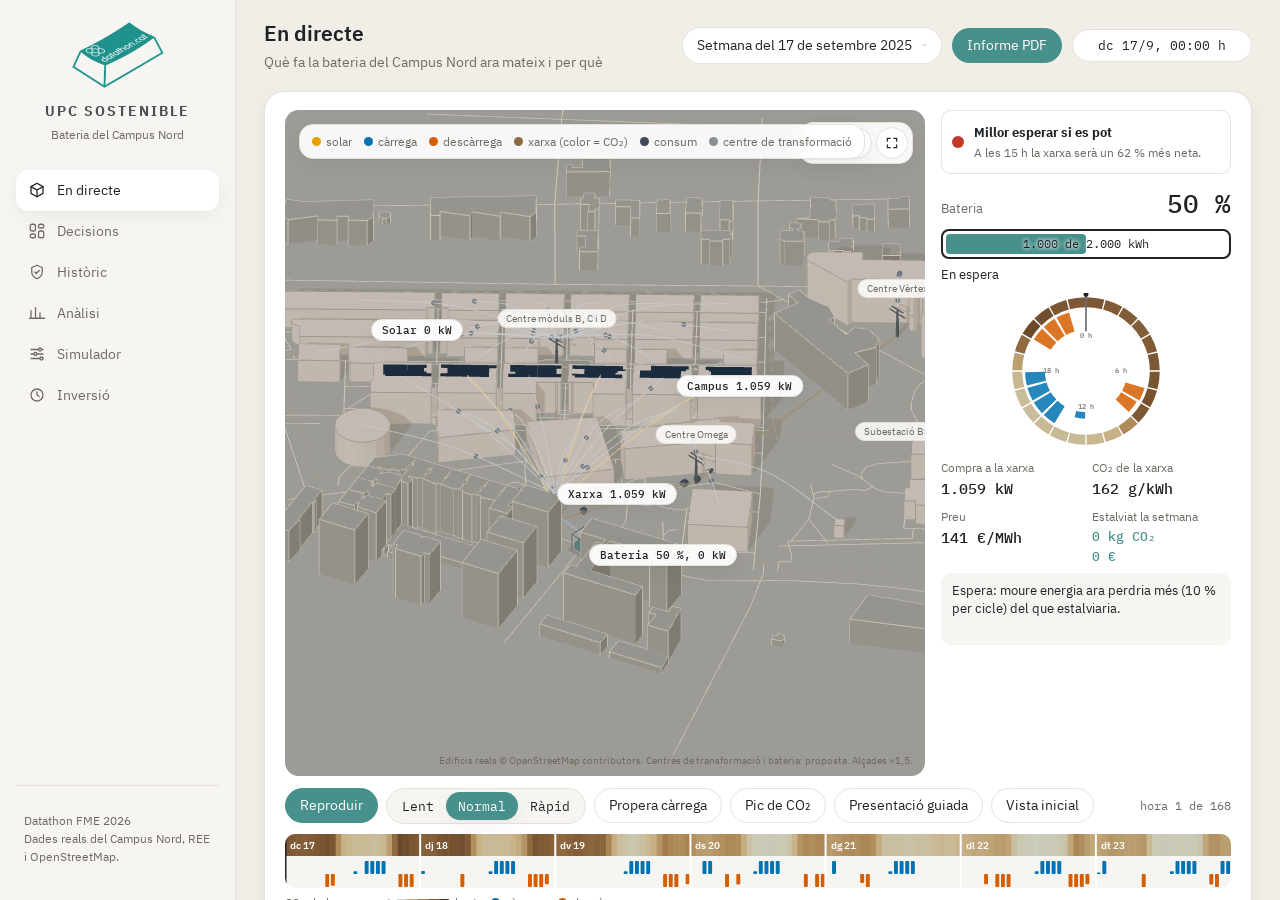
==== commit f919aae6: "Dashboard viu: explorador de dades històriques, gràfic en directe, 3D com a selector i decisions com" ====
--- a/dashboard/index.html
+++ b/dashboard/index.html
@@ -58,8 +58,8 @@
         <div class="grid" id="kpis"></div>
         <div class="card decisions-card" style="margin-top:16px">
           <div class="head"><div><h2>Decisions per a UPC Sostenible</h2>
-            <div class="sub">Què convé fer amb la bateria i el campus, quin impacte té cada decisió i on en trobareu l'evidència</div></div></div>
-          <div class="decisions" id="decisions"></div>
+            <div class="sub">Cada indicador es calcula per a la setmana triada a dalt; el gràfic petit compara les 11 setmanes (la triada, en verd)</div></div></div>
+          <div class="dgrid" id="decisions"></div>
         </div>
       </section>
 
@@ -82,7 +82,6 @@
               <div class="hud-why" data-why>-</div>
             </div>
             <div class="overlay maptools">
-              <label class="switch"><input type="checkbox" data-compare> Sense bateria</label>
               <button data-act="zoom-in" aria-label="Apropar">+</button><button data-act="zoom-out" aria-label="Allunyar">−</button>
               <button data-act="full" aria-label="Pantalla completa"><svg width="14" height="14" viewBox="0 0 24 24" fill="none" stroke="currentColor" stroke-width="2" stroke-linecap="round"><path d="M4 9V4h5M20 9V4h-5M4 15v5h5M20 15v5h-5"/></svg></button>
             </div>
@@ -111,7 +110,14 @@
           <svg class="strip" id="strip"></svg>
           <div class="legend"><span>CO₂ de la xarxa: net<svg class="ramp" id="ramp"></svg>brut</span>
             <span><i style="background:var(--dt-charge)"></i>càrrega</span><span><i style="background:var(--dt-discharge)"></i>descàrrega</span>
-            <span>Clic o arrossega la franja per moure't. Espai per reproduir, + i − o la roda per fer zoom on hi ha el ratolí, botó dret per desplaçar, 0 per a la vista inicial, P per a la presentació guiada</span></div>
+            <span>Clic a la bateria, la xarxa, les plaques o un edifici per veure'n les dades a sota. Clic o arrossega la franja per moure't. Espai per reproduir, + i − o la roda per fer zoom on hi ha el ratolí, botó dret per desplaçar, 0 per a la vista inicial, P per a la presentació guiada</span></div>
+        </div>
+        <div class="card" style="margin-top:16px">
+          <div class="head"><div><h2 id="live-title">Compra a la xarxa i CO₂</h2>
+            <div class="sub">Les últimes 48 hores i el pla de les 24 següents, al ritme de la reproducció. Cliqueu un element del 3D per canviar què es mostra.</div></div>
+            <button data-act="open-explorer">Analitzar a l'històric</button></div>
+          <div class="legend live-legend" id="live-legend"></div>
+          <div class="chart" id="live-chart"></div>
         </div>
               <div class="grid" style="margin-top:16px">
           <div class="card s8">
@@ -119,7 +125,7 @@
               <div class="sub">Què farà la bateria a partir d'ara (barres), amb el CO₂ de la xarxa (franja de dalt), el preu (línia), com de segura és cada decisió i com es carrega (a baix)</div></div>
               <button data-act="csv">Descarregar CSV</button></div>
             <div class="plan-sum" id="plan-sum"></div>
-            <div class="chart" id="c-plan"></div><p class="take" id="plan-take"></p>
+            <div class="chart" id="c-plan"></div><div class="stats" id="plan-take"></div>
           </div>
           <div class="card s4">
             <h2>Avisos de la setmana</h2><div class="sub">Clica un avís per anar a aquella hora</div>
@@ -137,15 +143,15 @@
             <div class="sub">CO₂ de la xarxa (g/kWh) a cada hora del dia en diagrames de caixa de Tukey, amb els 77 dies de validació. La caixa conté
             la meitat central dels dies, la línia és la mediana i els punts són dies atípics. Si les osques de dues hores no se solapen, les seves medianes són diferents de debò. Color: <span style="color:#0072B2">la bateria carrega</span>,
             <span style="color:#D55E00">descarrega</span> o gris si gairebé no fa res.</div></div></div>
-            <div class="chart" id="c-box"></div><p class="take" id="box-take"></p></div>
+            <div class="chart" id="c-box"></div><div class="stats" id="box-take"></div></div>
           <div class="card s6"><h2>Quan compensa més la bateria</h2>
             <div class="sub">Cada punt és un dia: diferència entre l'hora més bruta i la més neta de la xarxa, i CO₂ evitat.
             La recta és la recta resistent de Tukey (medianes de tres grups), que no es deixa enganyar pels dies extrems.</div>
-            <div class="chart" id="c-scatter"></div><p class="take" id="scatter-take"></p></div>
+            <div class="chart" id="c-scatter"></div><div class="stats" id="scatter-take"></div></div>
           <div class="card s6"><h2>Què depèn de l'hora i què del dia</h2>
             <div class="sub">Polit de medianes de Tukey sobre la taula dia × hora del CO₂ de la xarxa (77 dies): separa l'efecte
             de l'hora (a dalt) del nivell de cada dia (a baix), en g/kWh respecte del nivell típic.</div>
-            <div class="chart" id="c-polish"></div><p class="take" id="polish-take"></p></div>
+            <div class="chart" id="c-polish"></div><div class="stats" id="polish-take"></div></div>
           <div class="card s12"><h2>Cada hora de cada dia de validació</h2><div class="sub">Blau és càrrega i vermelló descàrrega. El patró es repeteix tot l'any</div><div class="chart" id="c-heat"></div></div>
         </div>
       </section>
@@ -167,7 +173,7 @@
             <h2>Pla de l'escenari comparat amb el pla actual</h2>
             <div class="sub">Barres plenes: pla amb l'escenari. Contorn discontinu: pla actual de la bateria. A sota, la càrrega (verd: escenari, gris: actual).</div>
             <div class="plan-sum" id="pl-kpis"></div>
-            <div class="chart" id="c-planner"></div><p class="take" id="a-planner"></p>
+            <div class="chart" id="c-planner"></div>
           </div>
         </div>
       </section>
@@ -183,7 +189,7 @@
               <input type="range" id="cost" min="150" max="600" step="25" value="350"></div>
             <div class="rows" id="size-kpis"></div>
           </div>
-          <div class="card s8"><h2>Més capacitat ajuda fins a unes 4 hores de potència</h2><div class="sub">CO₂ evitat per any segons la capacitat; cada línia és una potència</div><div class="chart" id="c-size"></div><p class="take" id="a-size"></p></div>
+          <div class="card s8"><h2>Més capacitat ajuda fins a unes 4 hores de potència</h2><div class="sub">CO₂ evitat per any segons la capacitat; cada línia és una potència</div><div class="chart" id="c-size"></div></div>
           <div class="card s12"><h2>Inversió i retorn</h2><div class="sub">Amb la potència triada, vida útil suposada de 15 anys</div><table class="t" id="t-size"></table></div>
         </div>
       </section>
@@ -191,14 +197,23 @@
       <!-- 5. fiabilitat -->
       <section class="view" id="v-trust">
         <div class="grid">
+          <div class="card s12" id="explorer">
+            <div class="head"><div><h2>Explorador de dades</h2>
+              <div class="sub">Totes les hores de les 11 setmanes. Trieu què voleu veure, arrossegueu a la franja de baix per triar el període i cliqueu el gràfic per anar a aquella hora al 3D.</div></div>
+              <div class="ex-tools"><span class="seg"><button data-res="d" class="on">Per dies</button><button data-res="h">Per hores</button></span>
+                <button data-ex-reset>Tot el període</button></div></div>
+            <div class="ex-series" id="ex-series"></div>
+            <div class="chart" id="ex-chart"></div>
+            <div class="stats" id="ex-stats"></div>
+          </div>
           <div class="card s12"><div class="head"><div><h2>Setmana a setmana</h2>
             <div class="sub">Les 11 setmanes de validació simulades seguides, com el simulador oficial (la bateria passa la càrrega d'una setmana a la següent). "De l'òptim": part del màxim que es podria estalviar coneixent el futur. Clica una setmana per obrir-la al 3D.</div></div>
             <button data-act="csv-weeks">Descarregar CSV</button></div>
-            <table class="t perf" id="t-weeks"></table><p class="take" id="weeks-take"></p></div>
+            <table class="t perf" id="t-weeks"></table><div class="stats" id="weeks-take"></div></div>
   <div class="card s12">
             <div class="head"><div><h2>Què guanya el campus amb la bateria</h2>
               <div class="sub">Quant més o menys compra el campus a la xarxa cada hora per tenir la bateria (setmana triada). Color: CO₂ de la xarxa aquella hora, clar net i fosc brut. A sota, el CO₂ evitat acumulat</div></div></div>
-            <div class="chart" id="c-counter"></div><p class="take" id="counter-take"></p>
+            <div class="chart" id="c-counter"></div><div class="stats" id="counter-take"></div>
           </div>
           <div class="card s12">
             <h2>Calendari d'estalvi</h2><div class="sub">CO₂ evitat cada dia de les 11 setmanes de validació (més fosc, més estalvi). Clica un dia per veure'l al campus en 3D.</div>
@@ -227,6 +242,7 @@
 <div id="tip"></div>
 <script src="js/charts.js"></script>
 <script src="js/planner.js"></script>
+<script src="js/explorer.js"></script>
 <script src="js/report.js"></script>
 <script type="module" src="js/main.js"></script>
 </body>
--- a/dashboard/css/style.css
+++ b/dashboard/css/style.css
@@ -378,3 +378,38 @@
 @media (max-width: 900px) { .decision { grid-template-columns: 28px 1fr; } .decision .impact { grid-column: 2; text-align: left; } }
 
 .take b { color: var(--dt-accent); font-weight: 600; }
+
+/* indicadors sota els gràfics (substitueixen els comentaris) */
+.stats { display: grid; grid-template-columns: repeat(auto-fit, minmax(150px, 1fr)); gap: 8px; margin-top: 12px; }
+.stats div { background: var(--dt-soft); border-radius: var(--dt-r-sm); padding: 8px 10px; display: flex; flex-direction: column; gap: 2px; }
+.stats span { font-size: 11.5px; color: var(--dt-muted); }
+.stats b { font-size: 15px; font-weight: 500; color: var(--dt-text, #1F2326); }
+
+/* ---------- explorador de dades i grafic en directe ---------- */
+.ex-tools { display: flex; gap: 8px; align-items: center; }
+.ex-series { display: flex; flex-wrap: wrap; gap: 6px; margin: 10px 0 6px; }
+.ex-series button { display: inline-flex; align-items: center; gap: 6px; font-size: 12.5px; padding: 5px 10px; background: #fff; color: var(--dt-muted); }
+.ex-series button i { width: 9px; height: 9px; border-radius: 50%; opacity: .35; }
+.ex-series button.on { background: var(--dt-soft); color: var(--dt-text, #1F2326); border-color: #CFC9BD; }
+.ex-series button.on i { opacity: 1; }
+.ex-unit { font: 500 10.5px var(--dt-mono); fill: var(--dt-muted); }
+.ex-wk { font-size: 10px; fill: var(--dt-muted); }
+.ex-week { stroke: #D8D2C7; stroke-dasharray: 2 3; }
+.ex-now { stroke: var(--dt-accent); stroke-width: 1.6; }
+.ex-rule { stroke: #1F2326; stroke-width: 1; }
+.ex-brush .selection { fill: var(--dt-accent); fill-opacity: .15; stroke: var(--dt-accent); }
+.live-legend { margin: 6px 0 2px; }
+
+/* ---------- decisions com a indicadors ---------- */
+.dgrid { display: grid; grid-template-columns: repeat(3, 1fr); gap: 12px; margin-top: 10px; }
+.dcard { border: 1px solid var(--dt-line); border-radius: var(--dt-r, 16px); padding: 14px; display: flex; flex-direction: column; gap: 4px; min-height: 196px; }
+.dtop { display: flex; justify-content: space-between; align-items: center; gap: 8px; font-size: 13px; color: var(--dt-muted); }
+.dtop em { font-style: normal; font-size: 11px; padding: 2px 8px; border-radius: 999px; white-space: nowrap; }
+.dtop em.ok { background: var(--dt-accent-soft, #E4F1EF); color: var(--dt-accent); }
+.dtop em.warn { background: #FBE9DD; color: #B0480E; }
+.dcard b { font-size: 24px; font-weight: 500; }
+.dcard p { margin: 0; font-size: 12.5px; color: var(--dt-muted); line-height: 1.4; min-height: 35px; }
+.dcard .spark { width: 100%; height: 40px; margin-top: auto; }
+.dcard button { align-self: flex-start; font-size: 12.5px; padding: 5px 12px; }
+@media (max-width: 1100px) { .dgrid { grid-template-columns: repeat(2, 1fr); } }
+@media (max-width: 700px) { .dgrid { grid-template-columns: 1fr; } }
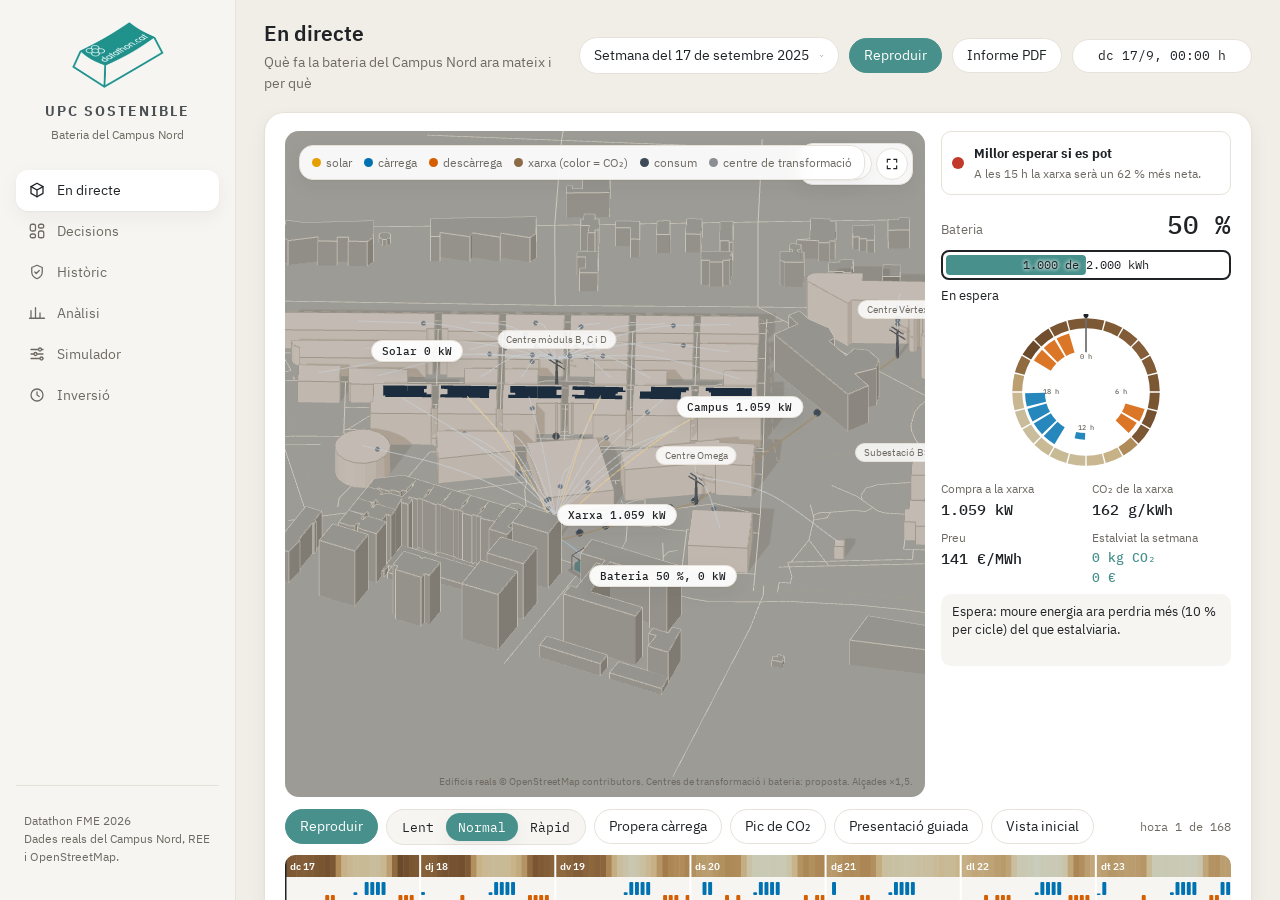
==== commit 026b120d: "Dashboard: dades d'entrenament a l'explorador, reproduir des de tot arreu, tornar a reproduir i revi" ====
--- a/dashboard/index.html
+++ b/dashboard/index.html
@@ -46,7 +46,8 @@
             <svg width="12" height="12" viewBox="0 0 24 24" fill="none" stroke="currentColor" stroke-width="2.5" stroke-linecap="round"><path d="M6 9l6 6 6-6"/></svg></button>
           <ul class="wk-list" role="listbox" hidden></ul>
         </div>
-        <button class="primary" data-act="report">Informe PDF</button>
+        <button class="primary top-play" data-act="play">Reproduir</button>
+        <button data-act="report">Informe PDF</button>
         <span class="chip num" id="chip-time"></span>
       </div>
     </header>
@@ -199,8 +200,8 @@
         <div class="grid">
           <div class="card s12" id="explorer">
             <div class="head"><div><h2>Explorador de dades</h2>
-              <div class="sub">Totes les hores de les 11 setmanes. Trieu què voleu veure, arrossegueu a la franja de baix per triar el període i cliqueu el gràfic per anar a aquella hora al 3D.</div></div>
-              <div class="ex-tools"><span class="seg"><button data-res="d" class="on">Per dies</button><button data-res="h">Per hores</button></span>
+              <div class="sub">La simulació de la bateria (11 setmanes) o les dades amb què s'ha fet el model (tot l'any). Trieu què voleu veure, arrossegueu a la franja de baix per triar el període; a la simulació, un clic us porta a aquella hora al 3D.</div></div>
+              <div class="ex-tools"><span class="seg"><button data-ds="sim" class="on">Simulació</button><button data-ds="train">Dades d'entrenament</button></span><span class="seg"><button data-res="d" class="on">Per dies</button><button data-res="h">Per hores</button></span>
                 <button data-ex-reset>Tot el període</button></div></div>
             <div class="ex-series" id="ex-series"></div>
             <div class="chart" id="ex-chart"></div>
--- a/dashboard/css/style.css
+++ b/dashboard/css/style.css
@@ -190,7 +190,7 @@
 .plan-sum b.good { color: var(--dt-accent); }
 
 /* ---------- avisos ---------- */
-.events { display: flex; flex-direction: column; gap: 8px; max-height: 300px; overflow: auto; }
+.events { display: flex; flex-direction: column; gap: 8px; max-height: 470px; overflow: auto; }
 .event { display: grid; grid-template-columns: 10px 1fr; gap: 10px; text-align: left; border-radius: var(--dt-r-md); padding: 10px 12px;
          background: var(--dt-soft); border: 1px solid transparent; }
 .event:hover { border-color: var(--dt-line); background: var(--dt-card); }
@@ -413,3 +413,11 @@
 .dcard button { align-self: flex-start; font-size: 12.5px; padding: 5px 12px; }
 @media (max-width: 1100px) { .dgrid { grid-template-columns: repeat(2, 1fr); } }
 @media (max-width: 700px) { .dgrid { grid-template-columns: 1fr; } }
+
+/* cap boto en dues linies; les capcaleres amb botons es reorganitzen si no hi caben */
+button { white-space: nowrap; }
+.card .head { flex-wrap: wrap; row-gap: 8px; }
+.topbar .right { flex-wrap: nowrap; }
+.top-play { min-width: 92px; }
+.events button, .events button * { white-space: normal; }
+.decision button, .dcard button { white-space: nowrap; }
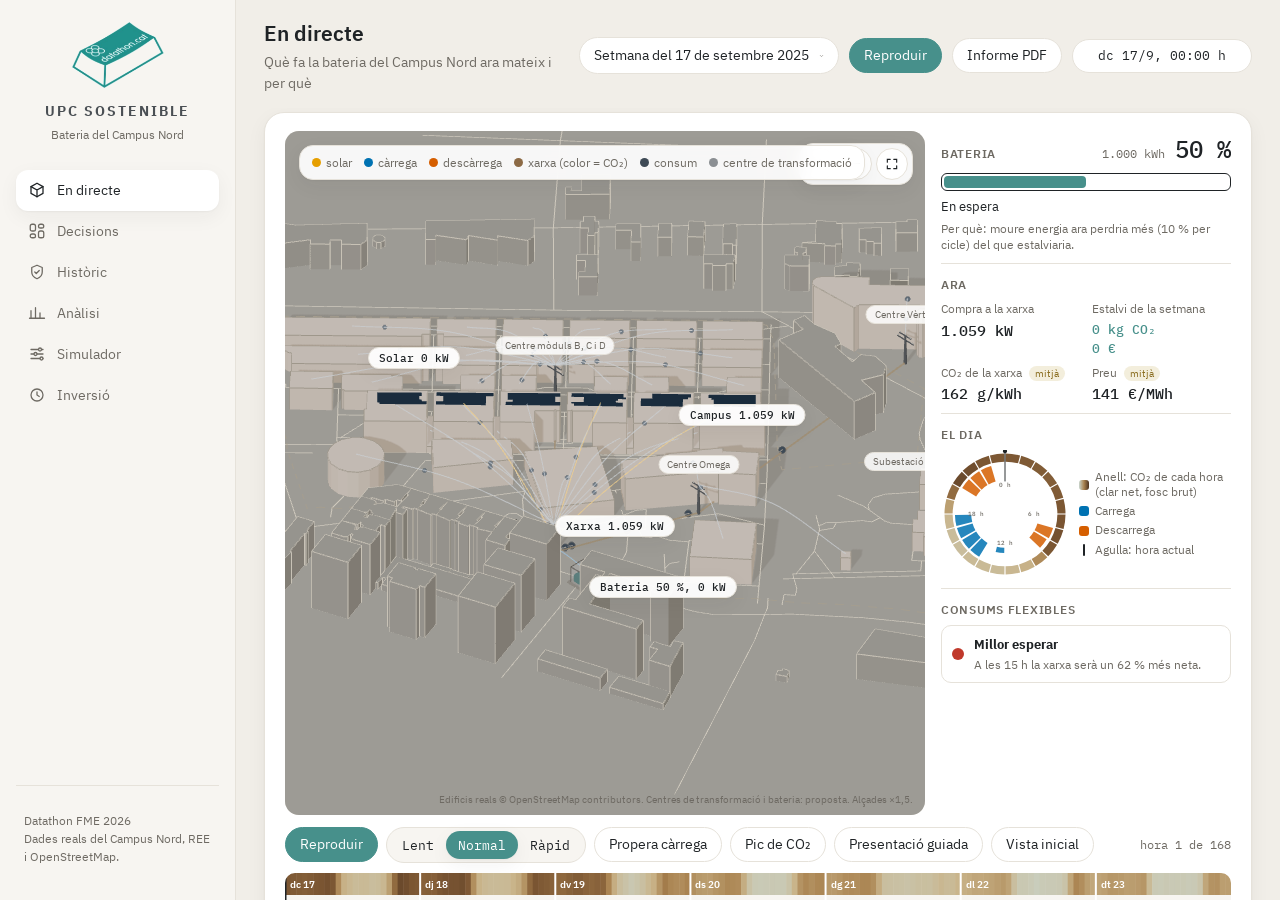
==== commit df0e34ca: "Panell Ara mateix en quatre blocs amb títol i llegenda; to d'eina pròpia" ====
--- a/dashboard/index.html
+++ b/dashboard/index.html
@@ -4,7 +4,7 @@
 <meta charset="utf-8">
 <meta name="viewport" content="width=device-width, initial-scale=1">
 <meta name="color-scheme" content="light only">
-<title>UPC Sostenible | Bateria del Campus Nord</title>
+<title>Bateria del Campus Nord | UPC Sostenible</title>
 <link rel="icon" type="image/png" href="static/logo-datathon.png">
 <link rel="stylesheet" href="css/style.css">
 <script type="importmap">
@@ -58,7 +58,7 @@
       <section class="view" id="v-overview">
         <div class="grid" id="kpis"></div>
         <div class="card decisions-card" style="margin-top:16px">
-          <div class="head"><div><h2>Decisions per a UPC Sostenible</h2>
+          <div class="head"><div><h2>Decisions</h2>
             <div class="sub">Cada indicador es calcula per a la setmana triada a dalt; el gràfic petit compara les 11 setmanes (la triada, en verd)</div></div></div>
           <div class="dgrid" id="decisions"></div>
         </div>
@@ -91,20 +91,37 @@
             <div class="overlay caption" id="caption"></div>
           </div>
           <aside class="now" aria-live="polite">
-            <div class="signal" id="signal" title="Consell per a la gent del campus: quan convé fer servir els consums que es poden moure"><i></i><div><b></b><p></p></div></div>
-            <div class="batt" id="batt">
-              <div class="batt-top"><span>Bateria</span><b class="num" data-soc>-</b></div>
-              <div class="batt-body"><div class="batt-fill"></div><span class="num batt-kwh"></span></div>
-              <div class="batt-state"></div>
-            </div>
-            <svg class="clock24" id="clock24" viewBox="0 0 220 220" role="img" aria-label="El dia en un rellotge: CO₂ de la xarxa a fora i què fa la bateria a dins"></svg>
-            <div class="now-stats">
-              <div><span>Compra a la xarxa</span><b class="num" data-grid>-</b></div>
-              <div><span>CO₂ de la xarxa</span><b class="num" data-co2>-</b></div>
-              <div><span>Preu</span><b class="num" data-price>-</b></div>
-              <div><span>Estalviat la setmana</span><b class="num good" data-saved>-</b></div>
-            </div>
-            <div class="now-why" data-why>-</div>
+            <section class="now-sec batt" id="batt">
+              <div class="sec-h"><h3>Bateria</h3><span class="batt-right"><span class="num batt-kwh"></span><b class="num" data-soc>-</b></span></div>
+              <div class="batt-body"><div class="batt-fill"></div></div>
+              <div class="batt-line"><span class="batt-state"></span></div>
+              <p class="batt-why" id="batt-why"></p>
+            </section>
+            <section class="now-sec">
+              <div class="sec-h"><h3>Ara</h3></div>
+              <div class="now-stats">
+                <div><span>Compra a la xarxa</span><b class="num" data-grid>-</b></div>
+                <div><span>Estalvi de la setmana</span><b class="num good" data-saved>-</b></div>
+                <div><span>CO₂ de la xarxa <em class="lvl" id="lvl-co2"></em></span><b class="num" data-co2>-</b></div>
+                <div><span>Preu <em class="lvl" id="lvl-price"></em></span><b class="num" data-price>-</b></div>
+              </div>
+            </section>
+            <section class="now-sec">
+              <div class="sec-h"><h3>El dia</h3></div>
+              <div class="day-row">
+                <svg class="clock24" id="clock24" viewBox="0 0 220 220" role="img" aria-label="El dia en un rellotge: CO₂ de la xarxa a fora i què fa la bateria a dins"></svg>
+                <ul class="clock-key">
+                  <li><i class="k-co2"></i>Anell: CO₂ de cada hora (clar net, fosc brut)</li>
+                  <li><i style="background:var(--dt-charge)"></i>Carrega</li>
+                  <li><i style="background:var(--dt-discharge)"></i>Descarrega</li>
+                  <li><i class="k-hand"></i>Agulla: hora actual</li>
+                </ul>
+              </div>
+            </section>
+            <section class="now-sec">
+              <div class="sec-h"><h3>Consums flexibles</h3></div>
+              <div class="signal" id="signal"><i></i><div><b></b><p></p></div></div>
+            </section>
           </aside>
           </div>
           <div class="player" data-player></div>
--- a/dashboard/css/style.css
+++ b/dashboard/css/style.css
@@ -286,7 +286,7 @@
 #v-live .player, #v-live .legend { flex-shrink: 0; }
 /* ---------- vista principal: 3D + panell "Ara mateix" ---------- */
 .live-card { display: flex; flex-direction: column; }
-.live-row { height: clamp(560px, 74vh, 740px); display: flex; gap: 16px; }
+.live-row { height: clamp(600px, 76vh, 760px); display: flex; gap: 16px; }
 .live-row .stage { flex: 1; min-width: 0; height: 100%; }
 .now { width: 290px; flex-shrink: 0; display: flex; flex-direction: column; gap: 10px; overflow-y: auto; }
 .now-head { display: flex; justify-content: space-between; align-items: baseline; font-size: 13px; color: var(--dt-muted); }
@@ -421,3 +421,30 @@
 .top-play { min-width: 92px; }
 .events button, .events button * { white-space: normal; }
 .decision button, .dcard button { white-space: nowrap; }
+
+/* ---------- panell "Ara mateix" en blocs amb titol ---------- */
+.now { gap: 12px; }
+.now-sec { display: flex; flex-direction: column; gap: 6px; padding-bottom: 10px; border-bottom: 1px solid var(--dt-line); }
+.now-sec:last-child { border-bottom: 0; padding-bottom: 0; }
+.sec-h { display: flex; justify-content: space-between; align-items: baseline; }
+.sec-h h3 { margin: 0; font-size: 12px; font-weight: 600; letter-spacing: .06em; text-transform: uppercase; color: var(--dt-muted); }
+.sec-h b { font-size: 24px; font-weight: 500; }
+.batt-body { height: 18px; padding: 2px; border-width: 1.5px; border-radius: 6px; }
+.batt-body::after { top: 4px; height: 8px; }
+.batt-line { display: flex; justify-content: space-between; gap: 8px; font-size: 12.5px; }
+.batt-line .batt-kwh { position: static; display: inline; color: var(--dt-muted); text-shadow: none; font-size: 12px; }
+.batt-why { margin: 0; font-size: 12px; color: var(--dt-muted); line-height: 1.35; height: 32px; overflow: hidden; }
+.now-stats { gap: 8px 12px; }
+.lvl { font-style: normal; font-size: 10px; padding: 1px 6px; border-radius: 999px; margin-left: 4px; }
+.lvl.lo { background: #E4F1EF; color: var(--dt-accent); } .lvl.mid { background: #F3EEDC; color: #8A6D1F; } .lvl.hi { background: #FBE9DD; color: #B0480E; }
+.day-row { display: flex; align-items: center; gap: 10px; }
+.day-row .clock24 { width: 128px; height: 128px; }
+.clock-key { list-style: none; margin: 0; padding: 0; display: flex; flex-direction: column; gap: 5px; font-size: 11.5px; color: var(--dt-muted); }
+.clock-key li { display: flex; align-items: center; gap: 6px; line-height: 1.25; }
+.clock-key i { width: 10px; height: 10px; border-radius: 3px; flex-shrink: 0; }
+.clock-key .k-co2 { background: linear-gradient(90deg, #C9D6CF, #A9824F, #4A3220); }
+.clock-key .k-hand { width: 2px; height: 12px; background: #1F2326; border-radius: 1px; margin: 0 4px; }
+.now .signal { height: auto; min-height: 0; padding: 8px 10px; }
+.batt-right { display: flex; align-items: baseline; gap: 10px; }
+.batt-right .batt-kwh { position: static; display: inline; color: var(--dt-muted); text-shadow: none; font-size: 12px; }
+.batt-line .batt-state { white-space: normal; height: auto; }
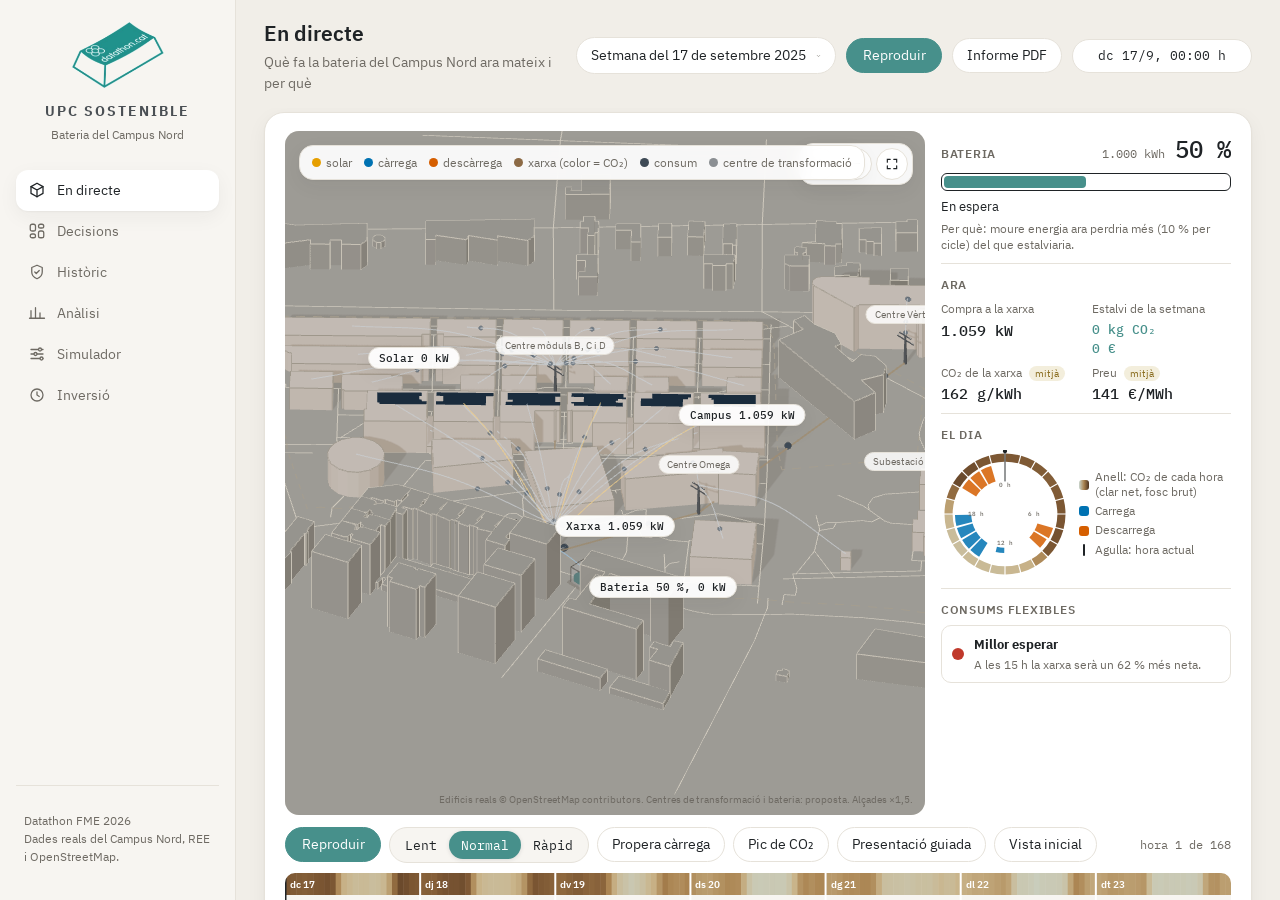
==== commit 1c0d6fdf: "3D en gran: canvi de setmana, barra de temps, tornar a començar i panell plegable" ====
--- a/dashboard/index.html
+++ b/dashboard/index.html
@@ -70,9 +70,15 @@
           <div class="live-row">
           <div class="stage" id="stage-big">
             <div class="overlay hud-live">
-              <div class="hud-top"><span class="num hud-clock" data-clock>-</span>
+              <div class="hud-top">
+                <span class="hud-week"><button data-act="wk-prev" aria-label="Setmana anterior">‹</button><span class="num" data-wklabel>-</span><button data-act="wk-next" aria-label="Setmana següent">›</button></span>
+                <span class="num hud-clock" data-clock>-</span>
+                <button class="icon-btn" data-act="restart" aria-label="Tornar a començar la setmana" title="Tornar a començar la setmana"><svg width="15" height="15" viewBox="0 0 24 24" fill="none" stroke="currentColor" stroke-width="2.2" stroke-linecap="round" stroke-linejoin="round"><path d="M3 12a9 9 0 1 0 3-6.7"/><path d="M3 3v6h6"/></svg></button>
                 <button class="primary" data-act="play">Reproduir</button>
-                <span class="seg"><button data-speed="0.4">Lent</button><button data-speed="1.2" class="on">Normal</button><button data-speed="4">Ràpid</button></span></div>
+                <span class="seg"><button data-speed="0.4">Lent</button><button data-speed="1.2" class="on">Normal</button><button data-speed="4">Ràpid</button></span>
+                <button class="icon-btn" data-act="hud-min" aria-label="Amagar les xifres" title="Amagar o mostrar les xifres">–</button>
+              </div>
+              <div class="hud-scrub"><input type="range" data-scrub min="0" max="167" value="0" aria-label="Hora de la setmana"><span class="num" data-scrub-label></span></div>
               <div class="hud-grid">
                 <div><span>Bateria</span><b class="num" data-soc>-</b><em data-mode></em></div>
                 <div><span>Compra a la xarxa</span><b class="num" data-grid>-</b></div>
--- a/dashboard/css/style.css
+++ b/dashboard/css/style.css
@@ -448,3 +448,40 @@
 .batt-right { display: flex; align-items: baseline; gap: 10px; }
 .batt-right .batt-kwh { position: static; display: inline; color: var(--dt-muted); text-shadow: none; font-size: 12px; }
 .batt-line .batt-state { white-space: normal; height: auto; }
+
+/* ---------- animacions dels botons, iguals a tot arreu ---------- */
+button { transition: background-color .22s var(--dt-ease), color .22s var(--dt-ease), border-color .22s var(--dt-ease),
+                     box-shadow .22s var(--dt-ease), transform .14s var(--dt-ease), opacity .22s; }
+button:hover:not(.on):not(.primary) { background-color: var(--dt-soft); }
+button.primary:hover { box-shadow: 0 4px 14px rgba(71, 144, 139, .28); }
+button:active { transform: scale(.96); }
+[data-act="play"] { min-width: 96px; text-align: center; }          /* "Reproduir" i "Pausa" ocupen el mateix */
+.seg button { transition: background-color .25s var(--dt-ease), color .25s var(--dt-ease), box-shadow .25s; }
+.seg button.on { box-shadow: 0 1px 4px rgba(31, 35, 38, .12); }
+.nav button { transition: background-color .22s var(--dt-ease), color .22s var(--dt-ease), transform .14s var(--dt-ease); }
+.nav button svg { transition: transform .25s var(--dt-ease); }
+.nav button:hover svg { transform: translateX(2px); }
+.ex-series button i { transition: opacity .22s var(--dt-ease), transform .22s var(--dt-ease); }
+.ex-series button.on i { transform: scale(1.15); }
+.dcard { transition: border-color .25s var(--dt-ease), box-shadow .25s var(--dt-ease), transform .25s var(--dt-ease); }
+.dcard:hover { border-color: #CFC9BD; box-shadow: 0 6px 18px rgba(31, 35, 38, .06); transform: translateY(-1px); }
+.event { transition: background-color .2s var(--dt-ease), transform .14s var(--dt-ease); }
+.wk-list:not([hidden]) { animation: drop .18s var(--dt-ease) both; }
+@keyframes drop { from { opacity: 0; transform: translateY(-6px) scale(.98); } to { opacity: 1; transform: none; } }
+.view.on { animation: viewIn .28s var(--dt-ease) both; }
+@keyframes viewIn { from { opacity: 0; } to { opacity: 1; } }
+@media (prefers-reduced-motion: reduce) { .wk-list:not([hidden]), .view.on { animation: none; } .dcard:hover { transform: none; } }
+
+/* ---------- controls del 3D en gran (setmana, temps, reinici) ---------- */
+.stage.expanded .hud-live { width: min(640px, calc(100% - 32px)); }
+.hud-top { gap: 8px; margin-bottom: 8px; }
+.hud-top .hud-clock { font-size: 15px; margin-right: auto; margin-left: 4px; }
+.hud-week { display: inline-flex; align-items: center; gap: 2px; font-size: 13px; }
+.hud-week button, .icon-btn { width: 30px; height: 30px; padding: 0; display: inline-grid; place-items: center; font-size: 15px; }
+.hud-scrub { display: flex; align-items: center; gap: 10px; margin-bottom: 10px; }
+.hud-scrub input { flex: 1; accent-color: var(--dt-accent); height: 4px; cursor: pointer; }
+.hud-scrub span { font-size: 11.5px; color: var(--dt-muted); min-width: 64px; text-align: right; }
+.hud-live.mini .hud-grid, .hud-live.mini .hud-why { display: none; }
+.hud-live.mini .hud-scrub { margin-bottom: 0; }
+.hud-top .hud-clock { white-space: nowrap; font-size: 14px; }
+.hud-week span { min-width: 40px; text-align: center; }
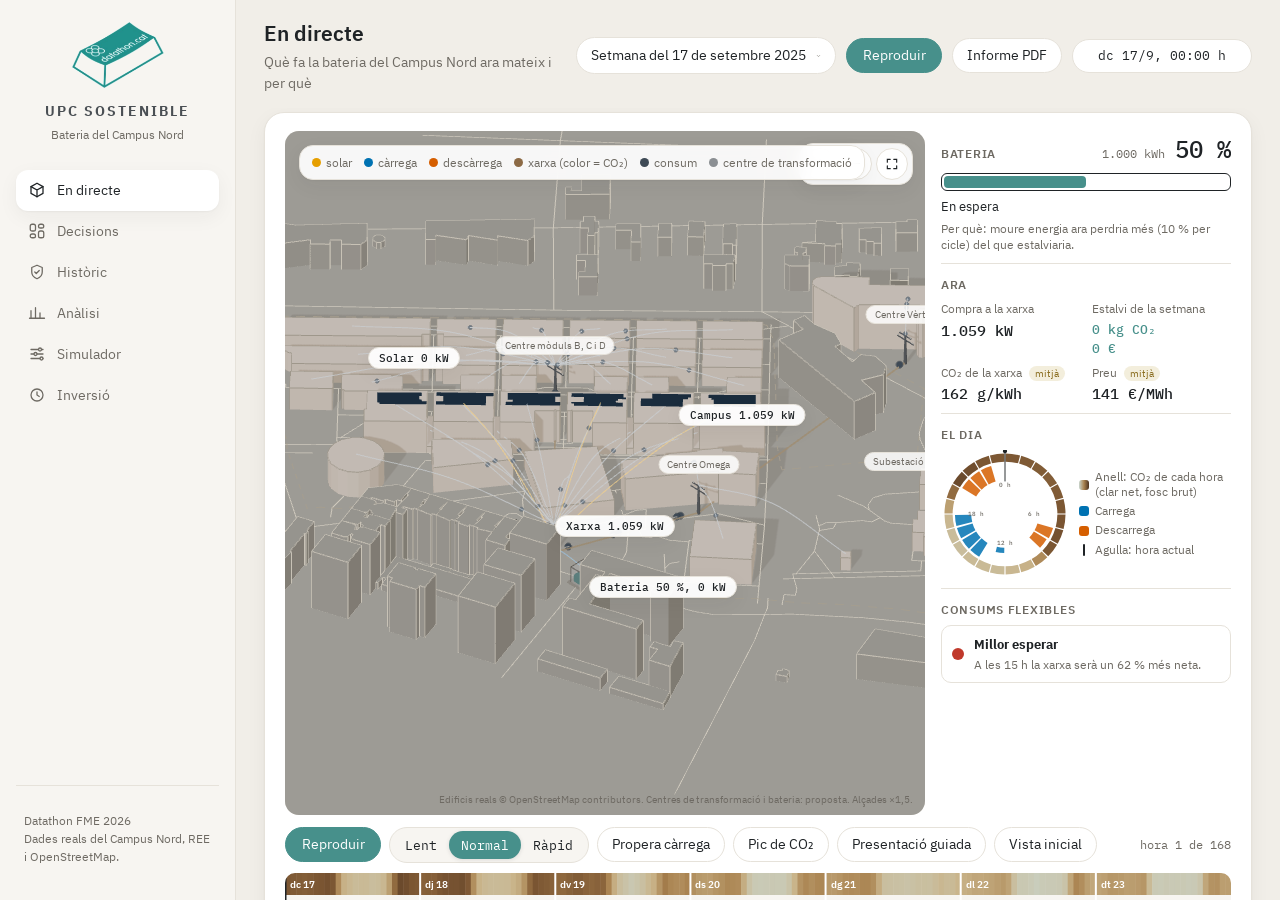
==== commit 863b7af2: "Panell del 3D en gran de mida fixa i icona de tornar a començar més petita" ====
--- a/dashboard/index.html
+++ b/dashboard/index.html
@@ -73,7 +73,7 @@
               <div class="hud-top">
                 <span class="hud-week"><button data-act="wk-prev" aria-label="Setmana anterior">‹</button><span class="num" data-wklabel>-</span><button data-act="wk-next" aria-label="Setmana següent">›</button></span>
                 <span class="num hud-clock" data-clock>-</span>
-                <button class="icon-btn" data-act="restart" aria-label="Tornar a començar la setmana" title="Tornar a començar la setmana"><svg width="15" height="15" viewBox="0 0 24 24" fill="none" stroke="currentColor" stroke-width="2.2" stroke-linecap="round" stroke-linejoin="round"><path d="M3 12a9 9 0 1 0 3-6.7"/><path d="M3 3v6h6"/></svg></button>
+                <button class="icon-btn" data-act="restart" aria-label="Tornar a començar la setmana" title="Tornar a començar la setmana"><svg width="12" height="12" viewBox="0 0 24 24" fill="none" stroke="currentColor" stroke-width="2" stroke-linecap="round" stroke-linejoin="round"><path d="M3 12a9 9 0 1 0 3-6.7"/><path d="M3 3v6h6"/></svg></button>
                 <button class="primary" data-act="play">Reproduir</button>
                 <span class="seg"><button data-speed="0.4">Lent</button><button data-speed="1.2" class="on">Normal</button><button data-speed="4">Ràpid</button></span>
                 <button class="icon-btn" data-act="hud-min" aria-label="Amagar les xifres" title="Amagar o mostrar les xifres">–</button>
--- a/dashboard/css/style.css
+++ b/dashboard/css/style.css
@@ -485,3 +485,14 @@
 .hud-live.mini .hud-scrub { margin-bottom: 0; }
 .hud-top .hud-clock { white-space: nowrap; font-size: 14px; }
 .hud-week span { min-width: 40px; text-align: center; }
+
+/* panell del 3D en gran: mida fixa, el text no el fa creixer ni encongir */
+.stage.expanded .hud-live { width: 640px; max-width: calc(100% - 32px); box-sizing: border-box; }
+.hud-top .hud-clock { width: 150px; flex: none; margin-right: auto; overflow: hidden; text-overflow: ellipsis; }
+.hud-scrub span { width: 70px; flex: none; }
+.hud-grid > div { height: 58px; overflow: hidden; }
+.hud-grid b { white-space: nowrap; }
+.hud-grid em { display: block; white-space: nowrap; overflow: hidden; text-overflow: ellipsis; }
+.hud-why { height: 3.1em; line-height: 1.45; box-sizing: content-box; overflow: hidden;
+           display: -webkit-box; -webkit-line-clamp: 2; -webkit-box-orient: vertical; }
+.hud-live .icon-btn { width: 28px; height: 28px; }
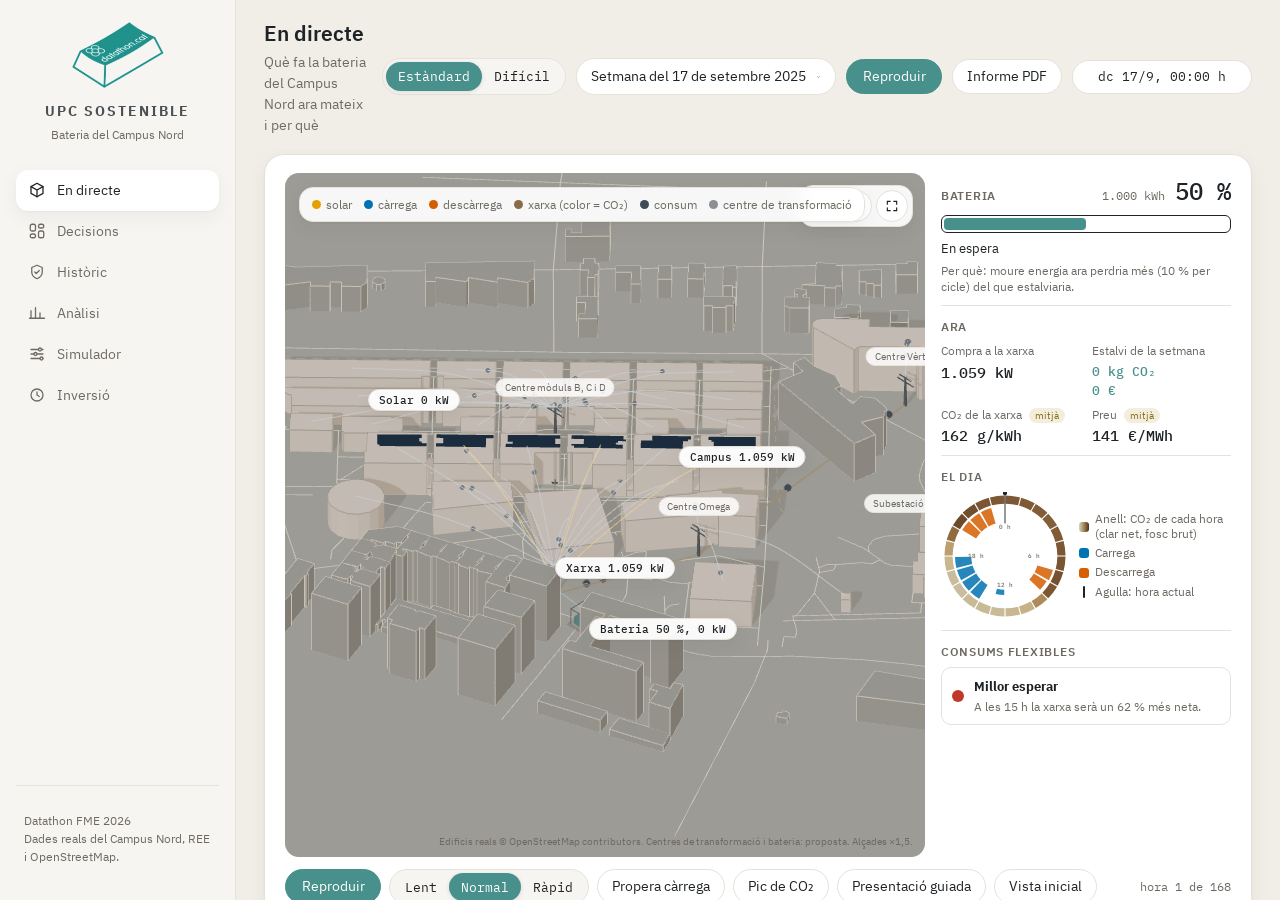
==== commit fb963b9a: "Dashboard: interruptor entre Mode estàndard i Mode difícil, amb dades per mode i la mida de la bater" ====
--- a/dashboard/index.html
+++ b/dashboard/index.html
@@ -14,6 +14,7 @@
 <script src="vendor/d3.min.js"></script>
 <script src="data/data.js"></script>
 <script src="data/campus.js"></script>
+<script src="js/mode.js"></script>
 </head>
 <body>
 <div class="app">
@@ -40,6 +41,10 @@
     <header class="topbar">
       <div><h1 id="title">Campus en directe</h1><p id="subtitle"></p></div>
       <div class="right">
+        <div class="seg modesw" id="modesw" role="group" aria-label="Mode del repte">
+          <button data-challenge="estandard" title="Bateria de 2.000 kWh i ±500 kW, 24 h de mercat">Estàndard</button>
+          <button data-challenge="dificil" title="Bateria de 6.000 kWh i ±1.500 kW, solar ×12, 3 h de mercat">Difícil</button>
+        </div>
         <div class="wkpick" id="wkpick">
           <select id="week" aria-hidden="true" tabindex="-1"></select>
           <button class="wk-btn" aria-haspopup="listbox" aria-expanded="false" aria-label="Setmana que es mostra"><span id="wk-label"></span>
@@ -191,7 +196,7 @@
             <div class="ctrl"><div class="l">Reserva mínima per a emergències: <b class="num" id="pl-reserve-v"></b></div><input type="range" id="pl-reserve" min="0" max="60" step="5"></div>
             <div class="ctrl"><div class="l">Potència màxima de l'inversor: <b class="num" id="pl-power-v"></b></div><input type="range" id="pl-power" min="100" max="500" step="50"></div>
             <div class="ctrl"><div class="l">Prioritat: <b class="num" id="pl-weight-v"></b></div><input type="range" id="pl-weight" min="0" max="100" step="10"></div>
-            <p class="note">El pla es recalcula al moment amb programació dinàmica (nivells de 10 kWh), des de l'hora triada al panell de dalt.</p>
+            <p class="note">El pla es recalcula al moment amb programació dinàmica (nivells de <span id="pl-step">10</span> kWh), des de l'hora triada al panell de dalt.</p>
           </div>
           <div class="card s8">
             <h2>Pla de l'escenari comparat amb el pla actual</h2>
